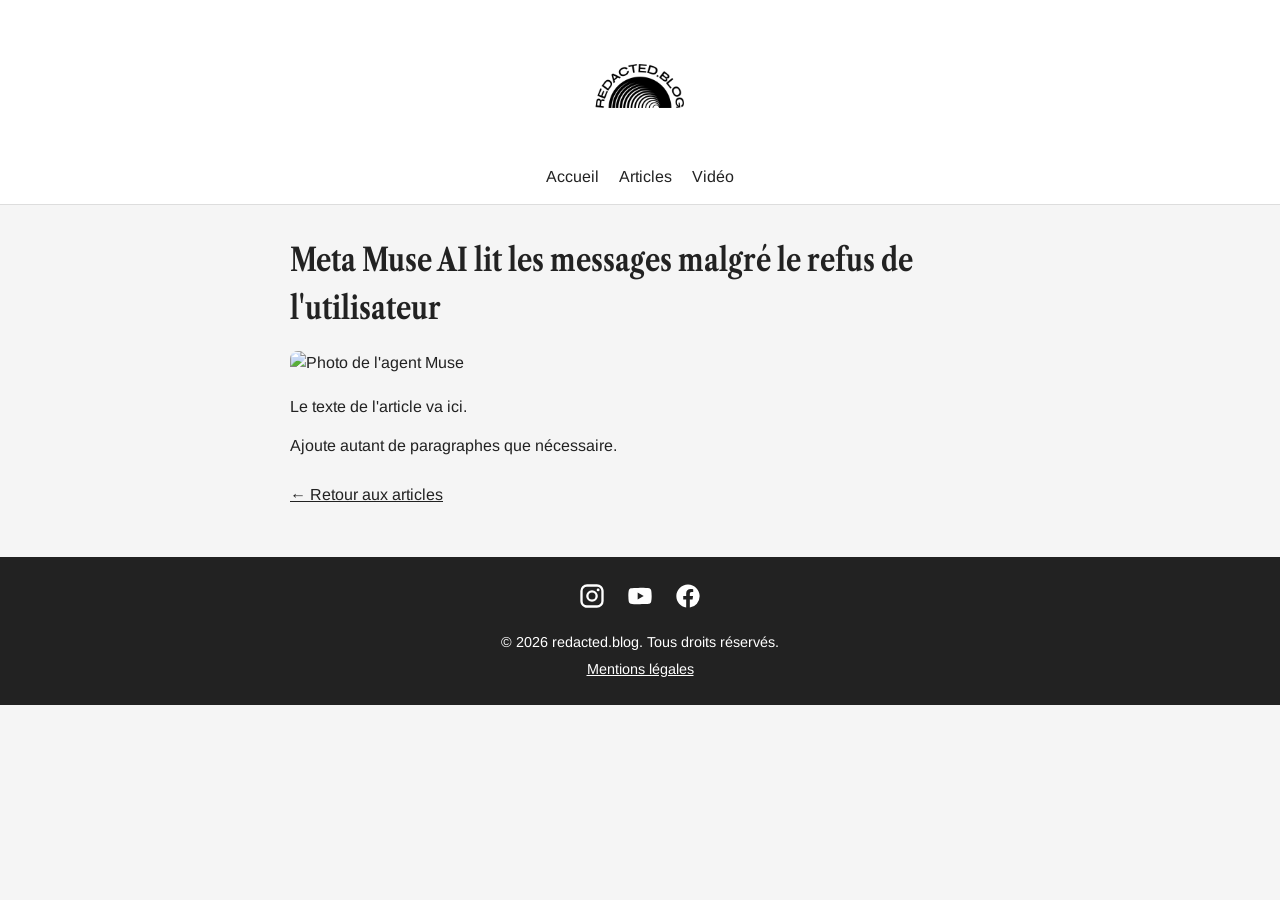
==== article-1.html @ be377a2a "Add 4 articles, article pages, mentions page and footer" ====
<!DOCTYPE html>
<html lang="fr">
<head>
    <meta charset="UTF-8">
    <meta name="viewport" content="width=device-width, initial-scale=1.0">
    <title>Lorenzo - redacted.blog</title>
    <link rel="stylesheet" href="css/style.css">
</head>

<body>
    <header>
        <a href="index.html">
            <img src="assets/logo.png" alt="Logo">
        </a>
        <nav>
            <ul>
                <li><a href="index.html">Accueil</a></li>
                <li><a href="index.html#articles">Articles</a></li>
                <li><a href="index.html#video">Vidéo</a></li>
            </ul>
        </nav>
    </header>

    <main>
        <div class="article-page">
            <h1>Meta Muse AI lit les messages malgré le refus de l'utilisateur</h1>
            <img src="img/muse.jpg" alt="Photo de l'agent Muse">
            <p>Le texte de l'article va ici.</p>
            <p>Ajoute autant de paragraphes que nécessaire.</p>
            <a class="read-more" href="index.html#articles">&larr; Retour aux articles</a>
        </div>
    </main>

    <footer>
        <ul class="social">
            <li>
                <a href="https://www.instagram.com" aria-label="Instagram">
                    <svg viewBox="0 0 24 24" width="28" height="28" fill="currentColor"><path d="M7.8 2h8.4C19.4 2 22 4.6 22 7.8v8.4a5.8 5.8 0 0 1-5.8 5.8H7.8C4.6 22 2 19.4 2 16.2V7.8A5.8 5.8 0 0 1 7.8 2m-.2 2A3.6 3.6 0 0 0 4 7.6v8.8C4 18.39 5.61 20 7.6 20h8.8a3.6 3.6 0 0 0 3.6-3.6V7.6C20 5.61 18.39 4 16.4 4H7.6m9.65 1.5a1.25 1.25 0 0 1 1.25 1.25A1.25 1.25 0 0 1 17.25 8 1.25 1.25 0 0 1 16 6.75a1.25 1.25 0 0 1 1.25-1.25M12 7a5 5 0 0 1 5 5 5 5 0 0 1-5 5 5 5 0 0 1-5-5 5 5 0 0 1 5-5m0 2a3 3 0 0 0-3 3 3 3 0 0 0 3 3 3 3 0 0 0 3-3 3 3 0 0 0-3-3z"/></svg>
                </a>
            </li>
            <li>
                <a href="https://www.youtube.com" aria-label="YouTube">
                    <svg viewBox="0 0 24 24" width="28" height="28" fill="currentColor"><path d="M10 15l5.19-3L10 9v6m11.56-7.83c.13.47.22 1.1.28 1.9.07.8.1 1.49.1 2.09L22 12c0 2.19-.16 3.8-.44 4.83-.25.9-.83 1.48-1.73 1.73-.47.13-1.33.22-2.65.28-1.3.07-2.49.1-3.59.1L12 19c-4.19 0-6.8-.16-7.83-.44-.9-.25-1.48-.83-1.73-1.73-.13-.47-.22-1.1-.28-1.9-.07-.8-.1-1.49-.1-2.09L2 12c0-2.19.16-3.8.44-4.83.25-.9.83-1.48 1.73-1.73.47-.13 1.33-.22 2.65-.28 1.3-.07 2.49-.1 3.59-.1L12 5c4.19 0 6.8.16 7.83.44.9.25 1.48.83 1.73 1.73z"/></svg>
                </a>
            </li>
            <li>
                <a href="https://www.facebook.com" aria-label="Facebook">
                    <svg viewBox="0 0 24 24" width="28" height="28" fill="currentColor"><path d="M12 2.04c-5.5 0-10 4.49-10 10.02 0 5 3.66 9.15 8.44 9.9v-7H7.9v-2.9h2.54V9.85c0-2.51 1.49-3.89 3.78-3.89 1.09 0 2.23.19 2.23.19v2.47h-1.26c-1.24 0-1.63.77-1.63 1.56v1.88h2.78l-.45 2.9h-2.33v7a10 10 0 0 0 8.44-9.9c0-5.53-4.5-10.02-10-10.02z"/></svg>
                </a>
            </li>
        </ul>
        <p>&copy; 2026 redacted.blog. Tous droits réservés.</p>
        <p><a href="mentions.html">Mentions légales</a></p>
    </footer>
</body>
</html>
---- css/style.css ----
* {
  margin: 0;
  padding: 0;
  box-sizing: border-box;
}

@font-face {
  font-family: "Libre";
  src: url("../assets/fonts/Libre_Caslon_Condensed/LibreCaslonCondensed-VariableFont_wght.ttf") format("truetype");
  font-weight: 400 700;
  font-style: normal;
  font-display: swap;
}

@font-face {
  font-family: "Arimo";
  src: url("../assets/fonts/Arimo/Arimo-VariableFont_wght.ttf") format("truetype");
  font-weight: 400 700;
  font-style: normal;
  font-display: swap;
}

body {
  font-family: "Arimo", Arial, Helvetica, sans-serif;
  background: #f5f5f5;
  color: #222;
  line-height: 1.5;
}

h1,
h2 {
  font-family: "Libre", Georgia, serif;
}

header {
  display: flex;
  flex-direction: column;
  align-items: center;
  padding: 15px 20px;
  background: white;
  border-bottom: 1px solid #ddd;
}

header img {
  width: 140px;
  height: auto;
  display: block;
  margin-bottom: 10px;
}

header ul {
  display: flex;
  list-style: none;
  gap: 20px;
}

header a {
  text-decoration: none;
  color: #222;
}

header a:hover {
  color: #007bff;
}

main {
  max-width: 1000px;
  margin: 30px auto;
  padding: 0 20px;
}

.intro,
.closing {
  text-align: center;
  max-width: 600px;
  margin: 0 auto 30px;
}

.intro h1 {
  margin-bottom: 10px;
}

.closing h2 {
  margin-bottom: 10px;
}

.cards {
  display: grid;
  grid-template-columns: repeat(auto-fit, minmax(220px, 1fr));
  gap: 20px;
  margin-bottom: 40px;
}

article {
  display: flex;
  flex-direction: column;
  background: white;
  border: 1px solid #ddd;
  border-radius: 8px;
  overflow: hidden;
  text-align: center;
}

article img {
  width: 100%;
  height: 160px;
  object-fit: cover;
  display: block;
}

article h2,
article p {
  padding: 10px 15px;
}

article p {
  flex-grow: 1;
}

.read-more {
  display: inline-block;
  padding: 10px 15px 15px;
  color: #222;
}

.read-more:hover {
  color: #007bff;
}

.article-page {
  max-width: 700px;
  margin: 0 auto;
}

.article-page h1 {
  margin-bottom: 20px;
}

.article-page h2 {
  margin-top: 20px;
}

.article-page img {
  width: 100%;
  max-height: 350px;
  object-fit: cover;
  border-radius: 8px;
  margin-bottom: 20px;
}

.article-page p {
  margin-bottom: 15px;
}

.article-page .read-more {
  padding: 10px 0;
}

.video {
  max-width: 560px;
  margin: 0 auto;
}

.video iframe {
  width: 100%;
  aspect-ratio: 16 / 9;
  height: auto;
  border: 0;
}

footer {
  background: #222;
  color: white;
  padding: 25px 20px;
  margin-top: 40px;
  text-align: center;
}

footer ul {
  display: flex;
  justify-content: center;
  list-style: none;
  gap: 20px;
  margin-bottom: 15px;
}

footer p {
  font-size: 0.9rem;
  margin-top: 5px;
}

footer a {
  color: white;
}

footer a:hover {
  color: #007bff;
}

.article-page .date {
  color: #666;
  font-size: 0.9rem;
}

.article-page ul {
  margin: 0 0 15px 20px;
}

.article-page li {
  margin-bottom: 8px;
}
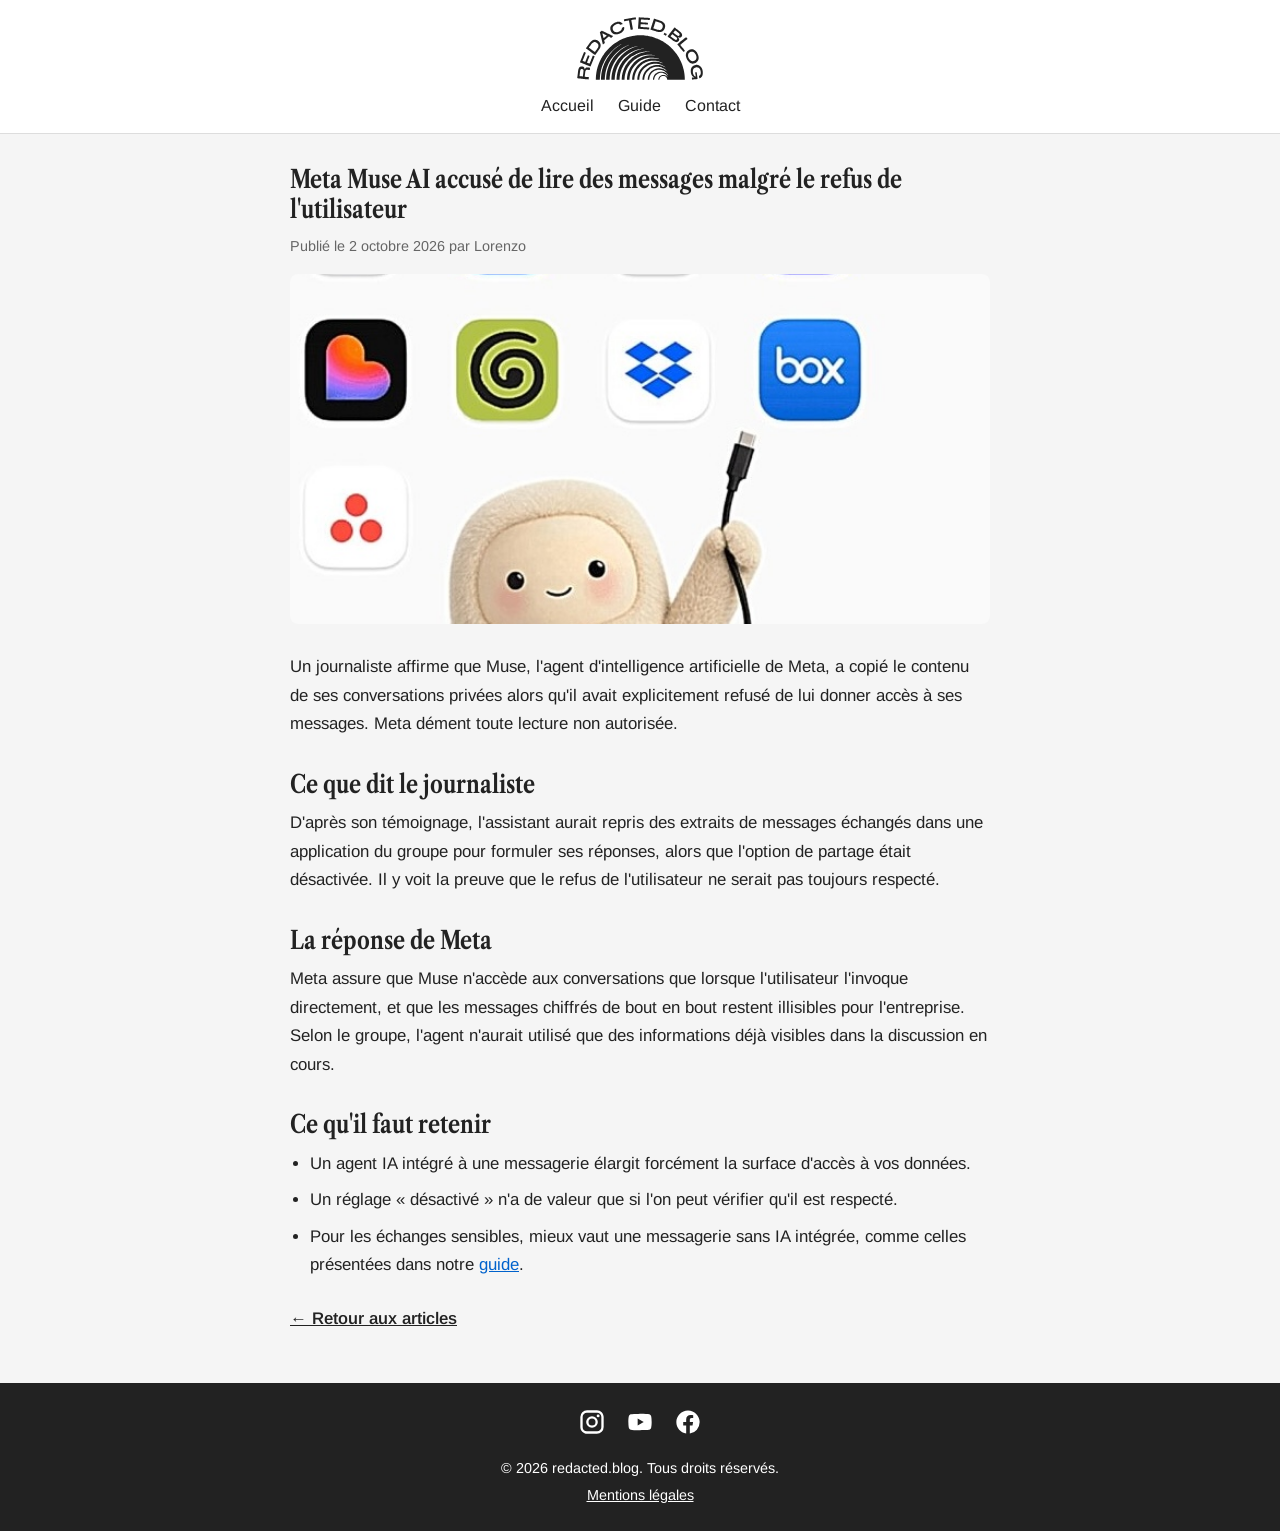
==== commit e138c84a: "Finalisation du rendu 1 : guide, contact, logo SVG et corrections - Ajout de la page guide.html avec" ====
--- a/article-1.html
+++ b/article-1.html
@@ -3,49 +3,87 @@
 <head>
     <meta charset="UTF-8">
     <meta name="viewport" content="width=device-width, initial-scale=1.0">
-    <title>Lorenzo - redacted.blog</title>
+    <meta name="description" content="Un journaliste accuse l'agent IA de Meta d'avoir copié ses messages sans autorisation. Meta dément.">
+    <title>Meta Muse AI accusé de lire des messages – redacted.blog</title>
+    <link rel="icon" href="assets/favicon.ico" sizes="32x32">
+    <link rel="icon" href="assets/favicon.svg" type="image/svg+xml">
+    <link rel="apple-touch-icon" href="assets/apple-touch-icon.png">
     <link rel="stylesheet" href="css/style.css">
 </head>
 
 <body>
+    <a class="skip-link" href="#contenu">Aller au contenu</a>
+
     <header>
-        <a href="index.html">
-            <img src="assets/logo.png" alt="Logo">
+        <a class="logo" href="index.html">
+            <svg role="img" aria-label="redacted.blog, retour à l'accueil" xmlns="http://www.w3.org/2000/svg" viewBox="0 0 4184 2152">
+            <g transform="translate(0 2152) scale(.1 -.1)">
+            <path class="logo-disc" d="M20540 14974 c-369 -13 -733 -36 -910 -58 -113 -14 -281 -32 -374 -41 -93 -9 -215 -25 -270 -35 -56 -10 -168 -28 -251 -40 -82 -12 -202 -32 -265 -45 -63 -13 -151 -28 -195 -35 -44 -6 -120 -22 -170 -35 -49 -13 -144 -34 -210 -45 -66 -12 -154 -32 -195 -45 -41 -12 -115 -31 -165 -40 -49 -9 -115 -25 -145 -36 -30 -11 -95 -29 -145 -40 -49 -11 -130 -33 -180 -49 -49 -16 -153 -47 -230 -70 -77 -23 -176 -54 -220 -70 -44 -16 -109 -36 -145 -45 -36 -9 -94 -29 -130 -45 -36 -16 -94 -36 -130 -45 -35 -9 -77 -23 -92 -31 -16 -8 -71 -30 -123 -49 -52 -19 -139 -51 -192 -70 -53 -20 -102 -40 -109 -45 -6 -6 -42 -21 -80 -34 -38 -13 -91 -34 -119 -48 -27 -14 -68 -31 -90 -38 -22 -7 -70 -28 -106 -46 -37 -19 -70 -34 -74 -34 -37 0 -980 -467 -1079 -534 -21 -14 -47 -28 -59 -32 -12 -4 -40 -19 -62 -34 -22 -15 -49 -30 -60 -34 -21 -7 -114 -61 -220 -126 -33 -20 -103 -63 -155 -94 -136 -82 -286 -176 -360 -226 -25 -17 -94 -63 -154 -103 -60 -39 -132 -88 -159 -107 -28 -19 -74 -51 -102 -70 -50 -33 -101 -69 -225 -160 -30 -22 -80 -58 -110 -80 -30 -22 -73 -55 -96 -73 -22 -17 -67 -52 -100 -76 -99 -74 -344 -271 -425 -341 -42 -36 -98 -83 -125 -105 -567 -463 -1506 -1440 -1988 -2069 -22 -28 -73 -95 -115 -149 -72 -93 -95 -125 -191 -257 -22 -30 -58 -80 -80 -110 -121 -166 -294 -423 -415 -615 -33 -53 -78 -124 -100 -158 -23 -34 -60 -96 -84 -137 -24 -41 -58 -97 -76 -125 -18 -27 -45 -72 -60 -100 -15 -27 -46 -81 -68 -120 -43 -75 -56 -98 -199 -365 -120 -224 -298 -587 -398 -810 -28 -63 -67 -148 -86 -188 -18 -40 -34 -78 -34 -84 0 -7 -16 -46 -34 -88 -47 -101 -82 -186 -122 -298 -18 -51 -39 -102 -46 -115 -6 -12 -27 -65 -46 -117 -18 -52 -52 -144 -73 -205 -22 -60 -51 -146 -65 -190 -14 -44 -36 -108 -49 -141 -13 -34 -31 -90 -40 -125 -9 -35 -31 -111 -50 -169 -55 -171 -93 -300 -114 -390 -11 -47 -27 -105 -36 -130 -9 -25 -27 -97 -41 -160 -14 -63 -33 -143 -44 -176 -10 -34 -28 -115 -40 -180 -11 -66 -32 -159 -45 -209 -13 -49 -29 -128 -35 -175 -6 -47 -24 -146 -40 -220 -15 -74 -31 -160 -35 -190 -3 -30 -22 -152 -40 -270 -19 -118 -39 -271 -45 -340 -6 -69 -22 -213 -35 -320 -27 -222 -51 -632 -61 -1052 -7 -304 -3 -341 37 -353 26 -9 1192 -9 1217 -1 34 11 40 54 46 341 6 271 25 606 45 770 6 44 17 170 26 280 9 110 27 263 40 340 14 77 34 213 45 303 11 89 29 199 40 245 11 45 26 129 35 187 8 58 28 159 45 225 16 66 38 163 48 215 19 92 67 288 98 400 8 30 30 111 48 180 19 69 39 139 46 155 7 17 25 77 40 135 28 103 59 202 125 390 18 52 42 122 54 155 11 33 38 110 61 170 23 61 57 151 75 200 18 50 44 115 59 145 14 30 26 61 26 69 0 7 15 43 34 80 18 36 37 77 41 91 10 35 78 189 125 285 22 44 40 84 40 89 0 8 75 171 107 231 9 17 26 53 40 80 13 28 31 64 40 80 9 17 49 95 90 175 41 80 79 150 84 157 6 6 25 40 43 75 37 70 104 191 158 283 19 33 51 87 70 120 19 33 46 77 59 97 13 21 42 67 64 104 49 81 368 561 415 626 19 25 55 75 79 110 38 54 185 251 271 363 14 18 44 58 68 88 23 31 69 89 103 129 33 40 97 117 142 172 345 416 907 997 1308 1351 246 218 451 394 514 440 22 17 77 59 121 95 99 79 253 198 313 242 118 87 281 205 326 236 88 62 471 316 540 357 37 22 92 56 123 76 129 81 242 145 348 198 33 16 66 36 73 45 7 8 34 23 59 32 26 10 65 30 87 45 41 29 125 50 125 32 0 -18 -51 -62 -79 -68 -16 -3 -39 -17 -52 -32 -13 -14 -46 -36 -74 -50 -27 -14 -65 -39 -83 -54 -18 -16 -39 -29 -47 -29 -7 0 -34 -15 -58 -34 -25 -19 -60 -42 -79 -52 -18 -9 -46 -28 -63 -41 -16 -14 -79 -57 -139 -96 -60 -40 -133 -88 -162 -107 -840 -554 -1922 -1531 -2619 -2365 -49 -59 -119 -142 -155 -185 -96 -114 -341 -429 -413 -530 -9 -14 -37 -52 -62 -85 -103 -138 -376 -540 -455 -668 -39 -64 -97 -157 -145 -232 -56 -89 -98 -159 -125 -210 -15 -27 -42 -75 -61 -106 -58 -97 -72 -122 -105 -184 -17 -33 -49 -94 -71 -135 -59 -110 -118 -221 -136 -255 -18 -34 -165 -339 -222 -459 -20 -43 -43 -96 -51 -118 -8 -23 -23 -55 -33 -72 -11 -17 -31 -62 -45 -100 -15 -38 -31 -75 -36 -81 -6 -7 -21 -43 -34 -81 -13 -38 -38 -100 -54 -139 -55 -128 -75 -179 -112 -285 -38 -107 -56 -155 -115 -315 -18 -49 -56 -164 -85 -255 -29 -91 -65 -203 -81 -250 -15 -47 -35 -116 -43 -155 -8 -38 -23 -90 -32 -115 -18 -52 -85 -307 -118 -455 -13 -55 -31 -127 -40 -160 -10 -33 -28 -118 -41 -190 -13 -71 -32 -164 -43 -205 -11 -41 -27 -131 -37 -200 -9 -69 -23 -158 -31 -197 -8 -40 -20 -106 -28 -145 -8 -40 -22 -147 -31 -238 -9 -91 -23 -205 -30 -254 -34 -212 -72 -777 -82 -1206 l-6 -255 26 -23 25 -23 571 -1 c430 0 575 3 585 12 29 23 34 78 40 390 6 335 14 467 46 730 11 91 26 242 34 335 9 94 24 213 35 265 11 52 29 165 40 250 12 85 32 200 45 255 13 55 29 136 36 180 6 44 20 114 31 155 12 41 33 131 49 200 43 189 109 450 121 471 5 11 23 74 40 140 16 67 34 130 39 139 5 10 23 62 39 116 17 55 53 164 81 244 28 80 61 177 74 215 13 39 32 88 44 110 11 22 28 67 37 100 9 33 30 89 45 125 16 36 41 94 56 130 14 36 42 103 61 150 19 47 39 90 44 96 5 6 20 40 34 77 13 36 36 88 50 114 13 26 48 98 76 158 114 245 285 570 438 835 117 201 158 269 254 418 39 62 91 143 114 180 51 79 93 142 148 217 22 30 60 84 85 120 87 127 354 482 459 611 668 818 1364 1490 2176 2097 127 95 250 186 274 202 24 17 74 50 109 75 36 25 82 56 103 70 20 14 81 55 136 91 54 36 112 74 130 85 42 26 131 80 233 144 109 68 182 111 420 245 182 103 531 282 695 356 72 33 151 71 177 85 26 14 73 34 104 44 31 11 70 28 88 39 17 10 55 26 85 35 30 9 73 27 96 40 23 14 64 30 91 37 27 7 74 25 104 40 60 31 163 49 174 31 12 -19 -30 -49 -90 -67 -33 -9 -74 -28 -92 -41 -17 -14 -58 -34 -90 -45 -31 -11 -70 -29 -85 -40 -16 -11 -54 -29 -85 -40 -31 -11 -74 -31 -95 -45 -22 -14 -57 -32 -80 -40 -23 -8 -62 -27 -87 -43 -25 -15 -61 -34 -80 -41 -19 -7 -40 -17 -45 -21 -6 -5 -49 -28 -95 -52 -47 -24 -152 -81 -235 -127 -82 -46 -170 -94 -194 -107 -42 -23 -151 -88 -231 -138 -19 -12 -66 -41 -105 -65 -136 -84 -457 -296 -546 -360 -26 -19 -76 -55 -109 -80 -34 -25 -81 -58 -105 -75 -93 -66 -163 -118 -215 -160 -55 -45 -133 -107 -195 -155 -18 -14 -55 -43 -81 -65 -720 -593 -1404 -1294 -1919 -1965 -22 -29 -56 -72 -75 -95 -32 -39 -77 -99 -219 -295 -71 -99 -170 -242 -248 -360 -34 -52 -75 -113 -91 -135 -16 -22 -36 -54 -44 -70 -9 -17 -31 -53 -49 -82 -19 -28 -52 -81 -74 -118 -22 -36 -51 -82 -64 -103 -25 -37 -80 -134 -131 -227 -15 -27 -49 -88 -75 -135 -57 -102 -130 -240 -156 -295 -11 -22 -28 -56 -39 -75 -11 -19 -47 -91 -80 -160 -34 -69 -73 -147 -87 -175 -14 -27 -34 -74 -44 -104 -11 -30 -23 -59 -29 -66 -13 -16 -95 -201 -131 -298 -16 -43 -35 -88 -43 -100 -8 -12 -23 -49 -34 -83 -11 -34 -28 -76 -37 -94 -10 -19 -32 -77 -50 -129 -84 -242 -97 -280 -119 -336 -13 -33 -45 -127 -71 -210 -25 -82 -56 -177 -67 -210 -11 -33 -31 -103 -44 -155 -14 -52 -38 -138 -54 -190 -17 -52 -39 -138 -49 -190 -11 -52 -25 -108 -31 -125 -32 -83 -180 -840 -205 -1047 -8 -70 -22 -158 -30 -195 -30 -143 -103 -1065 -107 -1360 -3 -216 -2 -223 19 -244 21 -21 22 -21 537 -21 284 0 525 3 536 7 39 12 44 42 56 335 21 485 52 922 69 980 2 8 18 119 35 246 16 126 39 273 49 326 11 53 29 150 40 216 11 66 30 153 41 194 11 40 29 126 40 191 12 65 29 139 39 165 10 26 26 85 36 132 9 47 30 126 45 175 15 50 33 113 39 140 12 51 37 128 141 435 71 212 121 351 144 405 10 22 25 63 33 90 8 28 28 75 43 105 15 30 33 73 40 95 7 22 25 65 40 95 15 30 33 73 40 95 7 22 42 101 77 175 36 74 89 187 119 250 30 63 62 129 71 145 9 17 33 62 53 100 36 67 78 147 152 285 19 36 51 92 71 125 20 33 49 82 64 108 70 121 189 313 233 377 17 25 75 113 130 195 55 83 118 175 140 205 23 30 58 80 80 110 22 30 61 84 86 120 26 36 94 124 151 195 56 72 122 154 146 184 343 433 1050 1147 1497 1510 235 191 462 368 570 443 14 10 50 36 80 58 30 22 111 78 180 125 69 47 136 93 150 102 14 9 57 37 95 62 39 24 95 62 127 83 31 21 60 38 66 38 5 0 27 13 49 29 22 16 60 39 84 51 24 12 51 28 59 35 17 15 114 72 205 121 137 73 216 115 323 173 61 34 115 61 119 61 3 0 83 38 177 84 227 111 313 151 361 166 22 7 65 25 95 40 30 15 73 33 95 40 22 7 58 23 80 35 22 13 67 31 100 40 33 10 74 24 90 33 51 27 450 168 595 211 52 16 113 36 135 45 22 9 91 30 155 46 63 16 135 36 160 45 25 9 76 23 114 31 39 8 107 26 152 40 46 14 129 31 186 39 57 7 130 23 163 35 70 24 158 35 209 26 70 -13 33 -36 -98 -61 -44 -8 -108 -28 -143 -45 -36 -16 -95 -35 -131 -41 -37 -6 -105 -26 -152 -44 -47 -18 -110 -38 -140 -45 -30 -7 -79 -24 -109 -37 -30 -13 -89 -32 -132 -43 -43 -10 -93 -27 -111 -36 -18 -9 -69 -29 -113 -44 -114 -40 -275 -101 -385 -148 -52 -22 -124 -52 -160 -66 -252 -103 -685 -316 -1005 -494 -49 -28 -112 -63 -140 -77 -27 -15 -63 -37 -80 -49 -16 -13 -43 -29 -60 -38 -63 -32 -262 -153 -318 -194 -23 -16 -62 -42 -87 -57 -50 -31 -130 -84 -211 -139 -53 -37 -75 -53 -295 -211 -60 -42 -131 -95 -159 -117 -148 -119 -225 -179 -271 -215 -21 -16 -104 -86 -184 -154 -554 -476 -1013 -946 -1485 -1525 -71 -87 -342 -445 -394 -521 -20 -29 -72 -106 -116 -170 -102 -149 -160 -237 -231 -355 -32 -52 -74 -120 -94 -150 -20 -30 -56 -89 -80 -130 -23 -41 -57 -100 -75 -130 -18 -30 -46 -79 -61 -108 -16 -30 -48 -88 -71 -130 -23 -43 -51 -97 -62 -122 -11 -25 -28 -58 -37 -75 -27 -48 -136 -265 -171 -341 -17 -38 -51 -112 -76 -164 -24 -52 -48 -106 -52 -120 -4 -14 -20 -50 -35 -80 -15 -30 -33 -73 -40 -95 -6 -22 -25 -69 -40 -105 -96 -218 -210 -540 -320 -900 -21 -69 -53 -172 -71 -230 -18 -58 -40 -141 -49 -185 -10 -44 -29 -119 -43 -168 -15 -48 -31 -118 -38 -155 -6 -37 -21 -107 -34 -157 -13 -49 -36 -159 -50 -244 -14 -84 -32 -179 -39 -210 -8 -31 -24 -130 -36 -221 -11 -91 -31 -241 -45 -335 -13 -93 -29 -235 -35 -315 -5 -80 -17 -237 -25 -350 -8 -113 -17 -304 -21 -425 l-7 -221 25 -28 24 -28 493 0 c491 0 493 0 515 21 20 21 21 34 28 284 9 313 31 628 58 827 11 80 27 208 35 285 8 77 23 176 34 220 11 44 29 148 41 230 11 83 30 177 40 210 11 33 29 112 40 175 11 63 30 142 40 175 11 33 27 94 35 135 9 41 31 123 50 182 19 59 35 116 35 125 1 10 30 104 66 208 36 105 76 228 90 274 14 46 33 100 43 120 10 20 29 68 41 106 13 39 36 97 52 130 15 33 28 67 28 75 0 8 15 48 34 90 19 41 57 127 85 190 28 63 63 138 77 165 15 28 35 74 45 103 10 29 27 65 38 80 11 16 27 48 37 73 10 24 25 56 35 70 10 14 34 59 53 100 37 76 81 158 156 289 23 41 59 104 80 140 97 169 153 260 198 320 11 14 27 41 37 60 10 19 31 53 47 75 15 22 54 78 84 124 31 46 71 103 88 126 17 24 49 68 71 100 114 164 369 491 497 636 51 59 125 144 163 190 111 132 696 713 850 844 77 66 176 151 220 190 44 38 105 89 135 112 30 23 105 81 165 128 147 114 178 137 257 193 37 26 113 80 170 120 98 69 170 117 318 210 36 23 85 56 110 72 43 30 129 81 280 165 39 22 87 50 106 63 61 39 450 238 634 325 201 94 423 191 475 207 22 7 60 23 85 35 25 12 77 32 115 45 39 12 84 31 100 40 17 10 59 26 95 35 36 9 99 29 140 45 96 36 216 77 305 102 39 11 111 33 160 49 50 15 129 38 177 49 48 11 105 27 127 35 22 7 98 26 168 40 70 15 169 37 218 50 50 13 148 33 219 45 72 11 177 31 235 44 58 14 162 30 231 36 69 6 179 21 245 33 139 25 474 32 496 10 16 -16 -38 -30 -201 -49 -74 -9 -177 -27 -229 -40 -52 -14 -160 -36 -240 -50 -80 -13 -177 -33 -216 -44 -38 -10 -108 -26 -155 -35 -47 -9 -114 -26 -150 -36 -36 -11 -96 -27 -135 -35 -108 -22 -505 -146 -770 -240 -71 -25 -166 -58 -210 -73 -44 -16 -102 -39 -130 -53 -27 -14 -68 -31 -90 -38 -22 -7 -71 -28 -110 -47 -38 -18 -75 -33 -81 -33 -7 0 -87 -36 -178 -80 -92 -44 -168 -80 -171 -80 -5 0 -224 -109 -315 -158 -236 -125 -319 -171 -375 -207 -27 -18 -86 -53 -130 -78 -113 -64 -160 -94 -399 -252 -267 -178 -293 -197 -545 -387 -475 -359 -1027 -871 -1426 -1324 -112 -127 -296 -342 -320 -374 -11 -15 -47 -62 -80 -105 -33 -43 -71 -92 -85 -110 -99 -128 -192 -257 -280 -385 -19 -28 -55 -80 -80 -115 -25 -36 -63 -93 -84 -127 -62 -99 -99 -158 -148 -233 -46 -71 -80 -130 -128 -221 -15 -28 -36 -65 -48 -81 -12 -17 -26 -43 -32 -57 -5 -15 -23 -46 -38 -69 -15 -23 -85 -157 -154 -297 -175 -353 -208 -423 -208 -435 0 -5 -15 -41 -34 -80 -43 -85 -78 -170 -121 -290 -17 -49 -39 -104 -48 -122 -17 -32 -59 -145 -104 -283 -14 -41 -36 -104 -49 -140 -33 -87 -79 -237 -119 -390 -18 -69 -40 -145 -49 -170 -10 -25 -24 -76 -32 -115 -8 -38 -30 -135 -49 -215 -59 -248 -93 -411 -110 -525 -8 -60 -26 -168 -40 -240 -13 -71 -34 -231 -45 -355 -12 -124 -30 -310 -41 -415 -21 -203 -37 -626 -25 -688 4 -23 15 -41 28 -48 30 -16 877 -16 906 0 32 17 40 63 46 266 10 323 51 816 86 1010 10 61 29 178 40 260 12 83 29 182 40 220 10 39 28 122 39 185 12 63 33 156 46 205 14 50 33 124 43 165 41 166 147 513 184 605 11 28 31 88 45 134 13 46 35 105 47 130 13 25 31 73 41 106 9 33 25 74 35 90 10 17 23 48 30 70 13 44 81 199 136 310 19 39 34 75 34 80 0 6 46 100 102 210 135 266 162 318 207 395 21 36 56 97 78 135 105 184 346 554 490 751 21 29 54 74 73 100 19 27 64 86 100 131 36 45 87 110 115 145 385 489 973 1067 1502 1478 17 14 58 45 90 70 123 96 396 288 528 372 33 21 78 50 100 65 185 129 720 421 1031 565 43 20 108 50 144 67 95 44 201 88 315 131 56 20 110 42 122 48 31 17 203 79 323 118 58 18 141 45 185 59 176 58 243 78 320 97 44 10 107 27 140 38 33 11 114 31 180 45 66 13 153 34 193 45 40 10 122 26 183 35 60 8 144 24 187 35 42 11 160 29 262 40 102 11 223 27 270 34 376 63 1365 78 1529 25 28 -10 31 -13 17 -21 -16 -9 -62 -12 -586 -44 -146 -8 -335 -26 -420 -39 -85 -13 -184 -26 -220 -30 -82 -8 -225 -31 -310 -50 -36 -8 -111 -21 -165 -30 -55 -9 -138 -27 -185 -41 -46 -13 -133 -33 -192 -44 -59 -11 -123 -27 -144 -36 -20 -8 -81 -26 -135 -40 -54 -13 -122 -33 -151 -44 -29 -10 -84 -27 -123 -36 -38 -10 -99 -30 -135 -45 -36 -15 -85 -32 -110 -39 -43 -11 -123 -40 -260 -96 -36 -14 -107 -42 -159 -60 -52 -19 -100 -39 -105 -43 -6 -5 -41 -21 -78 -35 -37 -14 -87 -36 -110 -49 -24 -14 -54 -28 -68 -32 -25 -7 -189 -82 -245 -112 -16 -9 -93 -49 -170 -89 -77 -39 -176 -92 -220 -117 -44 -25 -106 -60 -138 -77 -33 -17 -77 -44 -99 -61 -23 -16 -45 -29 -50 -29 -6 0 -35 -17 -66 -38 -32 -21 -84 -56 -117 -77 -51 -32 -107 -68 -212 -136 -12 -8 -81 -57 -153 -109 -73 -52 -151 -108 -175 -125 -50 -35 -233 -179 -381 -300 -388 -316 -995 -931 -1276 -1295 -16 -19 -43 -53 -60 -76 -110 -137 -339 -453 -403 -553 -16 -25 -38 -58 -48 -71 -9 -14 -42 -63 -71 -110 -115 -180 -117 -185 -247 -412 -23 -40 -56 -98 -74 -128 -42 -73 -281 -558 -290 -590 -4 -14 -20 -47 -35 -75 -15 -27 -33 -68 -40 -90 -7 -22 -25 -65 -40 -95 -16 -31 -33 -76 -40 -100 -7 -25 -22 -65 -35 -90 -13 -25 -35 -79 -49 -120 -14 -41 -48 -140 -76 -220 -28 -80 -62 -181 -74 -225 -13 -44 -37 -124 -55 -178 -17 -53 -31 -104 -31 -112 0 -9 -13 -56 -30 -105 -16 -49 -38 -141 -50 -204 -11 -63 -29 -139 -39 -169 -11 -30 -29 -119 -41 -198 -11 -79 -30 -182 -41 -229 -11 -47 -26 -143 -34 -215 -8 -71 -24 -197 -35 -280 -29 -219 -49 -509 -52 -757 -3 -211 -2 -218 18 -239 22 -21 26 -21 430 -21 l408 0 22 25 c20 23 22 40 28 213 4 104 11 225 16 269 5 44 16 168 25 275 20 257 41 432 59 505 9 33 25 123 36 200 11 77 29 172 40 210 11 39 29 115 40 170 22 106 60 250 115 430 19 61 39 130 45 155 7 25 24 79 40 120 15 41 39 109 53 150 62 188 182 482 268 655 16 33 36 79 44 103 8 24 23 56 34 71 11 15 27 47 37 72 10 24 28 61 41 82 13 20 34 61 48 90 14 28 47 90 74 137 28 47 60 103 72 125 34 64 89 155 134 225 23 36 58 90 77 120 19 30 42 66 51 80 152 238 398 556 657 854 320 366 787 809 1121 1061 14 11 53 40 85 65 142 108 356 257 514 358 30 19 84 54 120 77 36 23 98 61 138 84 39 22 105 60 145 82 39 23 97 56 127 74 30 18 66 36 80 40 14 4 45 19 70 33 65 38 206 109 270 136 30 13 107 47 170 76 63 29 153 67 200 85 47 18 108 42 135 53 133 54 235 91 285 105 30 8 93 29 140 45 118 42 280 91 375 113 44 11 107 28 140 39 33 11 111 28 173 40 63 11 144 29 180 39 37 11 105 25 152 31 47 6 180 26 295 45 116 19 271 39 345 44 74 6 191 16 260 22 483 41 1381 11 1780 -61 91 -16 219 -37 285 -46 162 -22 231 -52 158 -70 -33 -9 -395 3 -563 18 -175 15 -759 15 -980 0 -287 -20 -513 -42 -603 -58 -45 -8 -165 -28 -266 -45 -102 -16 -216 -38 -255 -48 -39 -11 -100 -25 -136 -31 -93 -16 -487 -125 -670 -186 -41 -14 -115 -38 -165 -53 -49 -15 -108 -37 -130 -48 -22 -12 -60 -26 -85 -33 -25 -7 -65 -22 -90 -35 -25 -12 -70 -30 -100 -40 -30 -10 -85 -33 -121 -51 -37 -19 -70 -34 -75 -34 -10 0 -56 -22 -354 -170 -113 -56 -239 -121 -280 -145 -41 -24 -100 -57 -130 -73 -30 -17 -78 -45 -107 -63 -29 -19 -78 -50 -109 -69 -136 -84 -249 -158 -351 -233 -40 -28 -95 -68 -124 -87 -350 -240 -1015 -849 -1324 -1214 -184 -218 -390 -479 -448 -566 -9 -14 -42 -61 -74 -105 -116 -160 -301 -454 -384 -610 -17 -33 -37 -67 -45 -76 -8 -8 -29 -47 -49 -85 -19 -38 -41 -80 -49 -94 -8 -14 -26 -47 -39 -75 -13 -27 -33 -68 -45 -90 -36 -69 -100 -209 -107 -235 -4 -14 -16 -39 -26 -55 -20 -35 -86 -190 -130 -308 -16 -42 -36 -91 -45 -108 -9 -17 -22 -55 -30 -83 -8 -28 -28 -85 -44 -126 -52 -139 -97 -285 -178 -590 -44 -163 -93 -381 -112 -494 -11 -65 -27 -144 -35 -175 -8 -31 -21 -123 -30 -206 -8 -82 -22 -197 -30 -255 -27 -190 -44 -422 -47 -627 -4 -276 -52 -247 402 -246 266 1 364 4 375 13 26 21 35 81 35 230 0 80 4 183 10 230 5 47 19 173 30 280 31 297 40 368 60 455 10 44 26 127 34 185 9 58 28 143 41 190 13 47 32 123 41 170 9 47 27 114 40 150 12 36 32 104 43 152 11 48 28 104 37 125 9 21 29 79 44 128 32 102 87 247 130 348 17 37 30 72 30 78 0 7 15 41 34 78 18 36 37 77 41 91 8 26 85 194 112 245 8 17 45 86 80 155 36 69 80 150 98 180 18 30 52 90 76 133 46 81 108 181 159 257 16 25 55 83 86 129 31 46 71 103 88 127 17 23 51 70 76 104 319 440 803 948 1240 1300 229 185 319 251 526 387 60 40 127 85 149 101 22 16 55 37 74 47 19 9 52 30 74 46 22 16 45 29 51 29 6 0 35 16 63 35 29 19 56 35 61 35 4 0 30 14 58 32 65 41 376 199 439 222 28 10 55 23 61 27 17 14 213 98 285 124 36 12 81 31 100 40 19 10 72 31 119 46 47 15 117 39 155 52 139 49 272 90 365 113 52 12 114 30 138 38 23 8 70 20 105 26 34 6 118 24 187 40 138 33 569 103 725 119 502 51 1358 35 1780 -33 83 -14 193 -31 245 -40 166 -27 442 -86 520 -111 41 -13 113 -31 159 -40 47 -8 110 -27 140 -40 30 -14 91 -35 135 -46 45 -11 98 -31 119 -45 21 -14 69 -32 107 -40 70 -16 98 -34 84 -55 -10 -17 -100 -5 -170 24 -32 13 -99 30 -149 36 -49 6 -124 22 -166 36 -42 13 -116 29 -165 35 -49 7 -141 23 -204 36 -248 53 -664 87 -1060 87 -372 0 -868 -35 -1045 -74 -49 -11 -154 -28 -232 -39 -77 -11 -166 -29 -197 -40 -31 -10 -98 -27 -149 -36 -50 -9 -138 -32 -194 -50 -56 -19 -109 -34 -118 -34 -22 0 -276 -83 -386 -126 -48 -19 -93 -34 -100 -34 -8 0 -41 -13 -74 -28 -33 -16 -78 -34 -100 -41 -56 -18 -360 -155 -440 -198 -16 -9 -52 -27 -80 -40 -27 -13 -63 -31 -80 -40 -16 -9 -59 -32 -95 -51 -36 -19 -70 -38 -77 -43 -6 -6 -35 -22 -65 -38 -110 -57 -365 -221 -566 -363 -498 -352 -1018 -847 -1402 -1333 -25 -31 -61 -76 -80 -100 -19 -23 -53 -68 -75 -100 -22 -31 -56 -79 -75 -106 -56 -79 -117 -169 -162 -239 -23 -36 -59 -91 -80 -123 -21 -32 -43 -70 -49 -84 -5 -14 -19 -39 -30 -55 -30 -42 -91 -152 -175 -317 -41 -79 -79 -149 -84 -156 -5 -6 -17 -32 -25 -56 -9 -24 -28 -69 -44 -99 -16 -30 -32 -66 -36 -80 -4 -14 -20 -52 -36 -85 -79 -168 -262 -691 -293 -840 -8 -38 -24 -96 -35 -128 -11 -32 -25 -86 -31 -120 -6 -34 -26 -132 -45 -217 -73 -339 -121 -741 -131 -1110 -6 -213 -6 -226 13 -249 l19 -24 310 0 c220 0 315 3 331 11 33 18 40 64 47 297 3 116 10 257 16 315 15 152 87 589 110 674 11 40 29 117 39 172 11 54 28 122 39 149 11 28 27 86 37 130 10 44 30 112 45 150 15 39 39 104 53 145 43 128 97 273 107 285 5 6 21 41 34 76 13 36 38 93 55 126 17 33 31 65 31 69 0 8 48 104 157 314 19 36 53 97 76 136 23 39 55 93 71 120 32 53 85 137 125 197 14 21 37 55 51 77 260 409 862 1060 1251 1355 14 11 52 40 84 65 208 162 464 336 640 437 39 22 88 51 110 63 98 58 364 192 500 253 94 42 133 58 253 106 257 103 676 236 840 266 46 8 113 24 150 35 37 11 153 31 257 45 105 15 224 33 265 41 270 52 1223 51 1498 -1 41 -8 158 -26 261 -40 102 -14 213 -34 246 -45 33 -10 109 -28 169 -40 60 -11 141 -32 180 -45 39 -13 105 -33 146 -44 113 -30 291 -92 617 -217 35 -13 89 -37 120 -52 32 -16 69 -33 83 -37 14 -4 45 -20 70 -36 25 -16 66 -35 90 -44 25 -9 61 -28 80 -43 19 -16 56 -36 82 -46 26 -10 58 -31 70 -46 13 -16 41 -36 63 -43 52 -18 64 -53 14 -43 -18 3 -42 15 -54 26 -11 10 -45 24 -75 31 -30 6 -75 22 -100 34 -25 12 -72 30 -105 40 -33 9 -76 25 -95 36 -33 17 -239 87 -465 158 -55 17 -155 42 -222 56 -67 14 -140 32 -163 40 -23 8 -96 21 -163 30 -67 9 -189 27 -272 40 -354 58 -1092 63 -1420 10 -49 -8 -173 -26 -275 -40 -102 -14 -212 -34 -245 -45 -33 -10 -111 -28 -174 -40 -63 -12 -131 -28 -150 -36 -20 -9 -83 -28 -141 -44 -102 -28 -302 -96 -405 -138 -27 -11 -75 -30 -105 -42 -140 -57 -180 -74 -255 -111 -45 -21 -83 -39 -87 -39 -5 0 -295 -155 -388 -207 -119 -68 -372 -234 -516 -340 -341 -251 -667 -552 -969 -898 -107 -121 -245 -299 -340 -435 -211 -302 -380 -594 -520 -895 -80 -173 -107 -234 -129 -295 -13 -36 -33 -87 -44 -115 -91 -223 -195 -580 -248 -850 -14 -71 -36 -184 -50 -250 -28 -136 -49 -340 -64 -625 -14 -278 -14 -284 13 -316 l23 -27 255 -1 c345 -2 349 0 349 129 0 118 30 515 46 600 8 44 28 159 44 255 16 96 39 201 50 235 10 33 29 104 40 158 12 55 30 119 41 143 10 25 26 73 35 107 14 56 49 150 106 292 11 28 31 77 45 110 40 101 165 359 219 455 88 156 121 211 159 270 146 224 187 282 275 395 25 32 54 70 65 84 130 175 419 475 652 679 277 242 610 474 908 632 137 73 310 160 318 160 5 0 41 16 80 35 126 61 325 136 502 191 44 14 123 38 175 54 52 17 129 36 170 44 41 8 122 26 180 40 112 27 461 78 650 96 148 14 660 15 815 1 160 -15 586 -77 655 -96 30 -9 108 -26 172 -40 64 -13 134 -31 154 -40 21 -9 81 -27 134 -40 53 -13 121 -35 151 -48 29 -13 76 -29 103 -36 27 -7 67 -21 90 -33 22 -11 72 -31 110 -44 38 -13 85 -33 105 -45 20 -12 56 -29 81 -39 86 -34 334 -160 460 -235 36 -21 85 -50 110 -64 25 -14 64 -39 85 -54 22 -15 60 -41 85 -58 126 -82 192 -133 249 -190 25 -25 56 -51 69 -58 21 -11 31 -41 14 -41 -4 0 -23 11 -42 25 -18 13 -49 30 -69 36 -20 7 -58 27 -85 46 -26 18 -54 33 -60 33 -7 0 -35 16 -62 35 -27 19 -53 35 -59 35 -5 0 -35 15 -65 32 -160 93 -432 213 -650 286 -58 19 -132 45 -165 57 -33 13 -106 33 -163 44 -56 12 -121 29 -145 37 -37 13 -114 27 -452 80 -221 34 -704 46 -981 24 -149 -12 -595 -82 -669 -105 -27 -9 -93 -25 -145 -36 -241 -52 -707 -227 -945 -356 -16 -8 -52 -27 -80 -41 -27 -13 -76 -40 -107 -58 -32 -19 -86 -50 -120 -70 -55 -32 -109 -68 -297 -194 -393 -265 -838 -707 -1143 -1135 -121 -170 -162 -232 -238 -365 -23 -41 -57 -100 -74 -130 -18 -30 -56 -104 -85 -165 -29 -60 -65 -135 -80 -165 -16 -30 -34 -73 -41 -95 -7 -22 -24 -64 -37 -93 -34 -76 -74 -193 -160 -472 -14 -47 -36 -132 -49 -190 -12 -58 -32 -145 -43 -195 -24 -108 -77 -553 -86 -720 -9 -193 -13 -190 308 -189 304 1 281 -19 292 249 8 193 32 425 51 493 8 29 28 120 44 202 15 81 33 157 39 168 6 11 24 66 40 123 41 145 158 448 210 546 11 21 30 58 41 83 51 116 175 329 270 465 25 35 61 87 80 115 224 327 647 749 984 980 28 20 65 45 81 56 109 75 190 125 335 207 84 47 245 126 290 142 25 9 55 22 67 31 51 33 469 176 598 205 50 11 117 28 150 38 33 10 114 26 180 35 66 9 188 26 270 37 180 26 569 37 720 21 250 -27 576 -73 635 -91 36 -11 92 -25 125 -31 33 -7 107 -27 165 -45 58 -18 132 -41 165 -50 32 -9 80 -27 105 -39 25 -13 59 -26 75 -30 73 -17 475 -213 599 -291 289 -183 450 -302 676 -501 188 -165 430 -435 430 -479 0 -34 -19 -21 -280 200 -239 201 -530 393 -750 495 -25 12 -72 34 -105 50 -260 128 -683 250 -1026 297 -584 80 -1339 -14 -1809 -223 -42 -19 -80 -34 -85 -34 -11 0 -197 -84 -245 -111 -19 -11 -64 -36 -100 -55 -62 -34 -130 -74 -237 -139 -46 -28 -92 -60 -213 -149 -409 -302 -813 -774 -1045 -1221 -23 -44 -46 -89 -52 -100 -30 -54 -103 -216 -103 -227 0 -7 -12 -38 -26 -68 -39 -84 -113 -312 -140 -435 -13 -60 -31 -130 -39 -155 -18 -55 -38 -213 -60 -468 -27 -305 -34 -296 213 -297 192 -2 236 6 251 47 4 13 14 100 20 193 17 237 35 359 80 536 42 168 111 378 146 449 12 25 26 56 30 70 4 14 34 79 67 145 268 539 634 946 1163 1292 480 314 1096 489 1720 486 527 -2 968 -101 1411 -318 50 -25 94 -45 97 -45 4 0 31 -15 60 -34 28 -18 95 -59 147 -90 52 -32 117 -73 144 -92 45 -31 74 -54 234 -183 266 -212 590 -614 741 -917 54 -108 57 -119 40 -129 -12 -8 -49 22 -49 40 0 7 -19 33 -42 58 -24 24 -55 62 -71 83 -204 288 -549 583 -872 747 -149 76 -259 127 -273 127 -8 0 -47 13 -87 29 -114 46 -391 110 -544 126 -238 26 -624 16 -786 -20 -231 -50 -517 -138 -578 -178 -12 -7 -47 -23 -78 -35 -31 -11 -78 -34 -105 -51 -26 -17 -52 -31 -58 -31 -14 0 -238 -148 -321 -213 -310 -242 -601 -594 -741 -897 -14 -30 -38 -80 -53 -110 -16 -30 -36 -82 -46 -115 -9 -33 -25 -76 -36 -96 -10 -20 -29 -81 -43 -135 -13 -55 -34 -132 -45 -173 -38 -136 -66 -486 -42 -529 19 -35 45 -40 189 -38 174 2 180 6 192 157 21 248 89 547 155 679 12 25 28 63 35 85 7 22 23 56 35 75 12 19 34 60 49 90 79 161 294 436 449 572 299 264 553 402 947 518 379 110 978 83 1325 -62 28 -11 75 -30 105 -42 107 -41 310 -155 421 -235 235 -171 424 -368 602 -629 94 -137 154 -280 113 -270 -7 2 -47 39 -87 83 -149 161 -269 265 -399 344 -94 58 -246 129 -311 146 -33 9 -83 25 -111 36 -117 46 -492 62 -688 29 -395 -67 -807 -337 -1037 -680 -74 -110 -119 -190 -133 -235 -7 -22 -24 -62 -37 -89 -22 -44 -40 -109 -89 -331 -45 -200 -25 -237 126 -243 148 -6 169 8 185 118 16 108 70 320 94 370 15 30 34 71 41 90 27 68 132 212 227 311 151 156 298 250 505 319 163 55 229 63 458 57 l195 -5 136 -45 c342 -113 583 -318 745 -632 54 -105 112 -295 124 -409 14 -126 19 -145 41 -156 12 -7 939 -10 2806 -10 2786 0 2787 0 2807 20 16 16 21 36 24 93 6 126 -16 631 -42 947 -40 481 -45 534 -71 720 -14 96 -32 233 -40 303 -8 71 -21 157 -29 191 -8 34 -26 140 -41 236 -14 96 -32 198 -41 225 -8 28 -26 115 -40 195 -14 80 -32 168 -40 195 -8 28 -28 111 -44 185 -46 212 -132 531 -201 747 -21 67 -39 130 -39 140 0 10 -12 50 -26 88 -14 39 -39 113 -54 165 -27 91 -71 217 -158 455 -78 214 -123 330 -190 490 -13 33 -35 89 -49 125 -13 36 -34 85 -47 110 -13 25 -27 56 -31 70 -4 14 -22 57 -41 95 -18 39 -76 163 -129 277 -92 200 -235 488 -325 653 -23 44 -56 105 -72 135 -16 30 -50 92 -76 137 -26 45 -63 111 -83 145 -72 127 -128 220 -208 350 -20 32 -54 86 -75 120 -55 89 -98 156 -132 207 -16 24 -45 68 -64 97 -108 163 -278 408 -369 529 -20 27 -64 86 -97 130 -70 94 -204 267 -254 330 -19 24 -48 61 -65 82 -16 21 -75 91 -130 157 -55 65 -111 133 -125 150 -122 155 -628 695 -902 961 -239 235 -515 485 -781 710 -126 106 -134 113 -356 290 -134 106 -431 328 -596 445 -38 27 -90 63 -113 81 -51 36 -378 253 -484 320 -40 25 -101 64 -134 85 -34 22 -77 48 -95 59 -18 11 -65 39 -104 62 -38 23 -97 57 -130 76 -33 19 -94 53 -135 77 -41 24 -99 56 -128 71 -30 16 -70 39 -90 51 -62 39 -566 294 -777 393 -38 18 -104 49 -146 69 -75 35 -164 74 -284 123 -33 13 -94 40 -135 59 -42 18 -80 34 -85 34 -4 0 -38 13 -74 30 -123 55 -572 221 -746 276 -44 14 -105 35 -135 46 -30 11 -92 31 -137 43 -46 13 -107 33 -137 44 -30 11 -92 30 -138 41 -46 12 -112 32 -148 45 -36 12 -103 30 -150 40 -47 10 -105 25 -130 35 -25 10 -105 30 -178 45 -73 14 -147 32 -165 40 -18 7 -86 23 -152 35 -66 11 -163 32 -215 45 -52 13 -131 29 -175 35 -44 6 -129 22 -189 36 -60 13 -179 33 -265 45 -85 11 -201 29 -256 39 -56 10 -178 26 -271 35 -93 9 -261 27 -374 41 -354 43 -1376 75 -1870 58z m-5460 -2763 c0 -14 -25 -31 -58 -37 -36 -7 -40 1 -15 28 16 18 73 26 73 9z m2548 -243 c-5 -16 -83 -42 -103 -34 -41 15 3 44 68 45 27 1 37 -3 35 -11z"/>
+            <path class="logo-letter" d="M1950 4943 c-413 -81 -708 -380 -841 -853 -16 -58 -36 -127 -44 -155 -7 -27 -21 -113 -30 -190 -9 -77 -25 -192 -35 -255 -11 -63 -28 -205 -40 -315 -11 -110 -31 -274 -45 -365 -13 -91 -29 -219 -35 -285 -6 -66 -22 -196 -35 -290 -14 -93 -34 -260 -45 -370 -12 -110 -29 -252 -39 -315 -45 -279 -47 -309 -20 -336 30 -30 216 -62 539 -94 118 -11 285 -31 370 -44 85 -14 232 -32 325 -41 94 -9 225 -25 292 -35 67 -11 211 -29 320 -40 109 -11 223 -24 253 -30 68 -12 349 -46 450 -55 41 -4 145 -17 230 -30 85 -13 229 -31 320 -40 202 -19 292 -31 392 -52 139 -29 152 -13 174 221 8 89 25 224 39 301 39 229 47 220 -247 251 -123 13 -263 30 -313 38 -49 9 -179 25 -288 36 -287 30 -414 48 -436 62 -40 25 -42 58 -16 231 14 88 35 249 46 357 11 107 31 267 44 355 14 88 34 251 45 363 11 112 27 231 35 265 8 35 25 121 39 192 43 231 122 368 249 432 109 54 225 59 480 19 53 -8 172 -22 265 -31 92 -8 204 -22 250 -30 153 -28 165 -11 192 270 11 116 27 255 35 310 21 149 13 157 -170 175 -66 6 -175 20 -242 30 -165 27 -499 60 -592 60 -314 -2 -505 -164 -610 -518 -39 -130 -71 -120 -101 34 -79 395 -285 630 -640 730 -131 36 -141 38 -315 40 -99 1 -191 0 -205 -3z m381 -779 c190 -35 353 -194 395 -384 30 -133 11 -454 -46 -815 -11 -66 -29 -214 -40 -330 -11 -115 -30 -262 -41 -325 -11 -63 -28 -207 -38 -319 -22 -239 -25 -247 -114 -245 -74 1 -333 31 -462 53 -60 11 -191 27 -290 36 -254 23 -254 24 -216 244 11 64 30 211 41 326 12 116 29 264 40 330 10 66 28 210 40 320 11 110 27 241 35 290 8 50 23 162 35 250 60 455 277 641 661 569z"/>
+            <path class="logo-letter" d="M2908 9590 c-9 -6 -22 -27 -28 -48 -7 -20 -25 -66 -40 -102 -35 -79 -71 -168 -115 -280 -52 -133 -104 -259 -136 -331 -16 -36 -29 -72 -29 -80 0 -8 -14 -43 -31 -79 -17 -36 -43 -99 -59 -140 -32 -86 -69 -177 -110 -270 -15 -36 -34 -83 -40 -105 -7 -22 -25 -65 -40 -95 -16 -31 -33 -76 -40 -100 -7 -24 -24 -69 -40 -100 -15 -30 -35 -80 -45 -110 -10 -30 -28 -75 -40 -100 -12 -25 -32 -75 -44 -112 -13 -37 -26 -70 -31 -73 -5 -3 -18 -36 -31 -73 -12 -37 -32 -87 -44 -112 -12 -25 -30 -70 -40 -100 -10 -30 -30 -80 -45 -110 -16 -31 -33 -76 -40 -100 -7 -24 -25 -69 -40 -100 -15 -31 -33 -76 -40 -100 -7 -24 -24 -69 -40 -100 -15 -30 -35 -80 -45 -110 -10 -30 -33 -86 -52 -125 -58 -122 -44 -160 77 -200 44 -15 82 -30 85 -35 3 -5 29 -16 58 -25 28 -10 91 -35 140 -56 48 -22 93 -39 100 -39 6 0 50 -18 97 -40 47 -22 91 -40 99 -40 8 0 44 -13 80 -29 87 -39 226 -96 326 -132 43 -17 84 -34 91 -40 6 -5 42 -20 80 -33 38 -13 92 -35 119 -49 28 -14 70 -30 95 -37 25 -7 65 -22 90 -35 25 -12 63 -28 85 -35 22 -7 79 -30 128 -51 48 -22 92 -39 99 -39 7 0 46 -16 88 -34 92 -43 181 -79 282 -117 43 -15 94 -37 115 -47 21 -11 63 -27 93 -37 30 -10 80 -30 110 -45 30 -15 78 -35 106 -43 28 -8 73 -26 100 -40 27 -13 74 -32 104 -42 30 -10 72 -26 93 -37 21 -10 72 -32 115 -47 42 -16 117 -46 166 -66 134 -56 147 -49 215 123 26 65 57 142 83 207 11 28 31 77 44 110 14 33 34 83 46 110 11 28 34 86 50 130 16 43 33 84 39 91 5 6 20 42 33 80 13 38 38 98 55 134 17 36 31 71 31 78 0 7 14 43 31 80 17 37 38 90 46 117 8 28 26 72 40 98 13 27 37 83 52 125 32 87 69 176 111 272 15 36 34 83 40 105 7 22 24 62 37 89 14 27 32 72 40 100 8 28 28 76 43 106 15 30 35 78 43 105 8 28 29 79 46 115 17 36 31 71 31 78 0 7 14 43 31 80 17 37 42 98 55 136 13 38 28 74 34 81 6 7 21 43 34 81 13 38 38 99 55 136 17 37 31 74 31 81 0 8 18 50 40 94 60 119 40 157 -106 207 -38 13 -91 34 -119 48 -27 14 -75 33 -105 43 -30 10 -66 25 -80 35 -90 61 -130 30 -204 -155 -25 -62 -51 -127 -87 -217 -12 -29 -34 -88 -50 -130 -15 -42 -39 -99 -53 -125 -13 -27 -29 -68 -36 -93 -7 -25 -23 -67 -37 -95 -14 -27 -36 -81 -49 -119 -13 -38 -28 -74 -33 -80 -6 -7 -23 -48 -39 -91 -28 -76 -59 -154 -102 -257 -11 -27 -29 -72 -41 -100 -12 -29 -30 -75 -41 -103 -11 -27 -31 -77 -44 -110 -14 -33 -34 -82 -46 -110 -11 -27 -34 -86 -50 -130 -16 -43 -33 -84 -39 -91 -5 -6 -20 -42 -33 -80 -13 -38 -38 -100 -54 -139 -41 -95 -70 -168 -99 -245 -48 -127 -49 -127 -308 -19 -27 12 -81 34 -120 49 -139 56 -201 81 -250 101 -27 12 -77 33 -110 46 -91 38 -103 64 -64 138 12 22 32 69 44 105 12 36 31 83 42 105 11 22 26 58 33 80 6 22 25 69 40 105 37 83 74 173 115 280 18 47 44 112 58 145 26 63 55 134 86 213 10 26 29 72 41 102 12 30 33 82 46 115 14 33 34 83 46 110 11 28 34 85 49 129 16 43 36 90 44 105 8 14 26 55 39 91 34 92 73 187 101 248 46 98 26 144 -76 177 -30 10 -74 28 -99 40 -25 12 -70 30 -100 40 -30 9 -78 30 -106 46 -102 58 -150 21 -209 -161 -10 -30 -26 -72 -37 -93 -10 -20 -30 -70 -44 -110 -15 -39 -30 -77 -35 -83 -5 -6 -20 -42 -33 -80 -13 -38 -38 -98 -55 -134 -17 -36 -31 -71 -31 -78 0 -7 -14 -43 -31 -80 -17 -37 -43 -101 -59 -142 -28 -77 -64 -166 -102 -255 -11 -27 -34 -86 -50 -130 -16 -44 -35 -89 -42 -100 -7 -11 -21 -45 -31 -75 -10 -30 -28 -75 -40 -100 -12 -25 -30 -70 -40 -100 -10 -30 -30 -80 -45 -110 -15 -30 -35 -81 -44 -112 -21 -72 -72 -142 -109 -146 -15 -2 -45 8 -70 22 -24 14 -50 26 -57 26 -7 0 -52 18 -101 40 -49 22 -94 40 -101 40 -7 0 -46 16 -88 34 -87 41 -177 78 -273 114 -115 43 -119 70 -36 255 21 48 39 93 39 100 0 6 14 41 31 77 17 36 38 88 46 115 8 28 28 75 43 105 15 30 35 80 45 110 10 30 28 75 40 100 12 25 32 75 44 112 13 37 26 70 31 73 5 3 18 36 31 73 12 37 32 87 44 112 12 25 28 63 35 85 7 22 30 79 51 128 22 48 39 93 39 100 0 6 18 50 40 97 22 47 40 91 40 98 0 7 15 47 34 90 50 112 84 194 122 301 19 52 39 100 44 106 5 6 22 47 38 90 17 44 48 125 71 179 62 150 55 185 -45 221 -27 10 -83 33 -124 50 -41 18 -86 36 -99 40 -14 4 -56 23 -95 41 -71 34 -126 42 -158 24z"/>
+            <path class="logo-letter" d="M6249 13555 c-170 -23 -272 -46 -339 -75 -36 -15 -83 -33 -105 -40 -22 -7 -56 -23 -75 -35 -19 -12 -55 -31 -80 -42 -50 -22 -121 -68 -220 -140 -247 -182 -475 -421 -713 -746 -98 -136 -120 -166 -162 -222 -25 -33 -57 -78 -72 -100 -14 -22 -38 -56 -53 -75 -15 -19 -48 -64 -74 -100 -26 -36 -60 -83 -77 -105 -16 -22 -50 -69 -76 -105 -26 -36 -64 -89 -85 -117 -21 -29 -57 -79 -80 -110 -23 -32 -59 -82 -80 -110 -21 -29 -56 -78 -78 -108 -22 -30 -57 -79 -78 -107 -21 -29 -56 -78 -78 -108 -23 -30 -63 -86 -90 -124 -27 -37 -64 -86 -81 -108 -54 -65 -45 -101 36 -159 31 -21 83 -60 116 -84 33 -25 83 -61 110 -80 28 -19 75 -53 105 -75 30 -22 80 -58 110 -80 30 -22 80 -58 110 -80 30 -22 80 -58 110 -80 30 -22 80 -58 110 -80 30 -22 80 -58 110 -80 30 -22 80 -58 110 -80 30 -22 78 -56 105 -75 28 -20 79 -58 115 -85 36 -27 83 -62 105 -77 22 -14 56 -38 75 -53 19 -15 61 -45 93 -68 87 -64 161 -118 225 -164 109 -80 157 -115 222 -161 36 -26 83 -60 105 -76 22 -17 69 -51 105 -77 36 -26 89 -65 118 -86 28 -21 76 -55 105 -76 89 -65 172 -125 232 -167 58 -41 110 -80 193 -147 75 -61 116 -48 192 60 22 32 57 82 79 112 23 30 57 78 76 105 20 28 56 77 80 110 25 33 61 83 81 110 19 28 55 77 80 110 24 33 79 109 122 168 42 60 96 134 119 165 23 31 58 80 78 107 20 28 56 77 81 110 24 33 60 83 79 110 19 28 54 77 79 110 140 186 353 497 411 600 93 165 206 409 220 476 4 19 22 81 40 139 64 206 82 531 41 770 -72 430 -376 860 -825 1168 -148 101 -333 199 -431 228 -30 9 -72 25 -94 36 -65 33 -441 95 -531 87 -5 -1 -53 -7 -106 -14z m388 -808 c319 -111 579 -310 757 -582 25 -38 46 -73 46 -77 0 -5 16 -42 35 -83 79 -169 89 -532 20 -714 -7 -20 -27 -72 -44 -116 -53 -144 -153 -312 -326 -553 -33 -46 -67 -94 -75 -105 -8 -12 -33 -47 -56 -77 -49 -66 -168 -230 -207 -285 -16 -22 -49 -67 -73 -100 -25 -33 -62 -85 -84 -115 -22 -30 -57 -80 -80 -110 -22 -30 -56 -78 -76 -107 -61 -89 -105 -92 -201 -18 -32 25 -89 68 -128 95 -38 28 -88 64 -110 80 -22 17 -69 51 -105 77 -36 26 -89 64 -117 85 -29 21 -79 57 -110 80 -32 23 -82 59 -110 80 -67 48 -147 107 -220 160 -32 23 -82 59 -110 80 -29 21 -79 57 -110 80 -32 23 -82 59 -110 80 -29 21 -79 57 -110 80 -161 117 -257 186 -342 245 -115 81 -126 111 -68 181 17 22 70 93 117 157 47 65 107 148 133 184 26 36 60 83 75 104 15 21 50 68 77 106 28 37 64 87 80 110 17 23 51 70 76 104 25 34 63 87 85 117 166 227 232 308 351 425 157 156 319 262 498 327 138 49 197 58 362 53 125 -4 138 -6 260 -48z"/>
+            <path class="logo-letter" d="M8567 16428 c-30 -24 -110 -88 -177 -143 -68 -55 -162 -131 -209 -168 -188 -150 -192 -159 -146 -305 13 -43 34 -123 45 -178 11 -54 29 -126 40 -159 10 -33 28 -109 40 -168 12 -60 30 -133 41 -164 10 -31 26 -95 35 -142 9 -47 27 -124 41 -171 13 -47 33 -123 43 -170 21 -100 81 -343 111 -450 12 -41 34 -133 49 -205 16 -71 35 -149 43 -171 8 -23 25 -90 37 -150 12 -60 30 -136 40 -169 11 -33 29 -105 40 -160 11 -55 31 -136 44 -180 14 -44 32 -118 41 -164 9 -46 23 -101 31 -123 7 -21 25 -94 39 -161 14 -67 32 -138 40 -159 8 -20 28 -102 45 -183 16 -81 34 -154 39 -163 4 -9 14 -42 21 -72 26 -114 57 -126 142 -52 31 26 84 70 118 97 35 28 82 66 105 85 24 19 69 55 100 80 213 168 213 167 170 312 -16 51 -34 120 -42 153 -8 33 -26 101 -40 150 -34 120 -84 313 -90 348 -9 48 16 83 111 159 50 39 121 97 157 127 65 55 120 100 250 204 36 28 121 97 189 152 67 55 140 114 161 130 21 17 104 84 185 150 227 186 236 193 292 238 99 78 114 87 151 87 28 0 125 -44 386 -175 191 -96 360 -175 374 -175 35 0 76 24 162 95 119 99 180 149 214 175 18 14 63 50 101 80 38 31 81 63 96 73 65 41 41 103 -55 146 -34 16 -129 61 -212 100 -82 40 -186 90 -230 111 -44 20 -152 72 -240 115 -150 72 -216 104 -440 210 -49 24 -164 79 -255 123 -91 44 -205 99 -255 122 -49 23 -153 73 -230 110 -170 82 -354 170 -455 217 -41 19 -88 42 -105 50 -16 9 -41 22 -55 29 -14 7 -74 36 -135 65 -156 73 -276 129 -305 144 -70 36 -93 48 -195 95 -60 29 -173 83 -250 121 -165 82 -176 83 -248 27z m373 -862 c38 -24 1162 -585 1222 -609 72 -30 68 -86 -9 -144 -21 -15 -54 -41 -74 -58 -34 -29 -84 -69 -220 -178 -36 -28 -112 -90 -169 -137 -290 -238 -434 -350 -451 -350 -22 0 -45 32 -54 75 -4 17 -18 66 -31 110 -13 44 -35 123 -48 175 -59 237 -79 312 -106 405 -16 55 -34 127 -40 160 -6 33 -22 94 -35 135 -14 41 -34 120 -46 175 -11 55 -30 123 -40 150 -44 116 0 156 101 91z"/>
+            <path class="logo-letter" d="M13880 19364 c-119 -10 -237 -27 -279 -40 -25 -8 -86 -23 -136 -34 -165 -35 -581 -192 -740 -277 -16 -9 -61 -33 -100 -53 -487 -255 -863 -600 -1082 -995 -79 -142 -165 -397 -184 -550 -48 -374 20 -740 208 -1125 179 -367 396 -604 733 -800 47 -28 89 -50 95 -50 5 0 39 -14 74 -30 86 -41 351 -109 470 -120 212 -21 525 -7 670 29 42 11 116 27 166 36 89 16 295 78 390 116 28 12 79 31 115 44 132 47 543 248 589 288 9 8 30 22 47 31 18 8 70 43 115 76 46 34 95 69 109 78 14 9 75 60 135 113 476 419 661 911 553 1474 -13 68 -50 115 -91 115 -14 0 -58 -17 -99 -39 -40 -21 -84 -42 -98 -46 -14 -4 -54 -22 -90 -40 -36 -18 -76 -36 -90 -40 -64 -20 -231 -107 -241 -126 -6 -12 -14 -71 -19 -133 -34 -489 -370 -864 -1010 -1126 -144 -60 -372 -126 -485 -141 -222 -31 -584 -11 -676 36 -18 10 -57 26 -87 36 -120 41 -282 156 -377 265 -65 76 -145 186 -145 199 0 6 -14 33 -31 61 -18 27 -40 72 -49 99 -10 28 -27 70 -40 94 -52 103 -93 374 -79 518 37 362 220 652 584 924 106 80 144 103 295 182 430 224 799 298 1160 233 147 -26 299 -106 447 -233 97 -84 96 -84 328 27 33 16 107 50 165 75 243 106 276 132 240 189 -143 222 -340 401 -568 514 -93 47 -311 117 -408 132 -72 11 -406 21 -484 14z"/>
+            <path class="logo-letter" d="M19397 20755 c-21 -8 -91 -22 -155 -30 -65 -9 -167 -27 -228 -40 -61 -13 -174 -33 -250 -44 -76 -11 -177 -29 -224 -40 -47 -11 -152 -29 -234 -41 -83 -11 -184 -29 -225 -40 -42 -10 -143 -28 -226 -40 -82 -11 -190 -29 -238 -40 -49 -11 -150 -29 -225 -41 -75 -11 -177 -29 -227 -40 -49 -10 -150 -28 -223 -39 -74 -11 -170 -29 -215 -40 -45 -10 -149 -28 -232 -39 -82 -12 -175 -28 -205 -36 -30 -9 -148 -29 -262 -45 -296 -42 -311 -52 -285 -203 76 -435 77 -442 123 -453 32 -8 221 18 414 56 80 16 183 34 230 41 47 6 135 22 195 35 61 12 175 32 255 44 80 12 190 32 244 46 82 21 104 23 127 14 45 -19 72 -112 109 -374 11 -83 29 -184 40 -225 10 -42 28 -146 40 -231 12 -85 30 -191 41 -235 10 -44 27 -141 38 -215 11 -74 31 -189 45 -255 14 -66 30 -158 36 -205 6 -47 22 -134 35 -195 13 -60 33 -175 45 -255 11 -80 27 -170 36 -200 8 -30 28 -146 44 -258 47 -311 73 -360 173 -329 29 9 122 25 207 37 162 22 356 62 390 80 11 6 22 21 26 34 6 26 -20 200 -37 244 -6 15 -23 115 -39 222 -15 107 -35 222 -44 255 -8 33 -22 107 -31 165 -16 108 -59 353 -120 680 -19 102 -42 234 -50 293 -8 59 -23 145 -34 190 -11 45 -29 150 -41 232 -11 83 -31 200 -44 260 -30 133 -56 304 -56 363 0 74 13 81 202 107 64 8 165 26 225 39 59 14 151 30 203 36 52 6 145 23 205 36 61 13 171 33 245 44 186 27 387 74 410 95 24 22 25 49 5 118 -8 29 -26 128 -40 220 -14 93 -30 179 -35 192 -23 62 -82 79 -163 50z"/>
+            <path class="logo-letter" d="M20573 20770 c-50 -21 -62 -84 -83 -465 -5 -104 -15 -275 -20 -380 -6 -104 -20 -282 -30 -395 -11 -113 -27 -329 -35 -480 -19 -346 -31 -524 -50 -720 -8 -85 -22 -274 -30 -420 -20 -354 -33 -537 -46 -643 -19 -153 -6 -164 195 -178 72 -5 140 -11 151 -13 31 -7 276 -25 510 -36 116 -6 343 -22 505 -35 162 -14 412 -32 555 -40 143 -8 287 -17 320 -20 285 -25 587 -47 830 -60 160 -9 325 -20 368 -25 91 -11 127 1 145 47 17 47 55 494 44 523 -22 59 -44 62 -472 84 -339 18 -497 29 -706 51 -77 8 -268 21 -425 30 -389 21 -536 31 -804 55 -126 11 -254 20 -283 20 -116 0 -148 35 -133 143 9 60 29 357 45 650 6 110 7 111 206 103 230 -9 585 -33 845 -56 121 -10 317 -24 435 -30 217 -11 456 -29 674 -51 l119 -12 23 26 c13 15 25 46 28 69 12 104 36 387 36 430 0 79 -3 79 -359 100 -168 10 -405 27 -526 38 -121 11 -413 32 -650 45 -771 46 -769 45 -770 138 0 140 44 766 56 789 15 27 74 41 152 34 40 -3 187 -13 327 -21 140 -9 352 -24 470 -35 118 -11 310 -24 425 -30 201 -10 472 -30 675 -49 52 -5 187 -15 300 -21 113 -6 252 -15 310 -19 167 -13 175 -6 184 174 4 61 11 172 18 247 16 204 16 204 -239 218 -381 20 -684 40 -823 54 -140 14 -204 19 -750 51 -140 9 -318 22 -395 30 -77 8 -223 19 -325 25 -397 22 -530 31 -670 45 -223 21 -303 25 -327 15z"/>
+            <path class="logo-letter" d="M25410 20302 c-14 -11 -31 -52 -50 -117 -33 -113 -68 -221 -112 -345 -16 -47 -40 -121 -53 -165 -23 -79 -54 -174 -102 -310 -13 -38 -36 -110 -50 -159 -14 -49 -34 -109 -44 -133 -10 -24 -26 -72 -34 -106 -9 -34 -28 -98 -44 -142 -16 -44 -52 -154 -81 -245 -29 -91 -65 -201 -80 -245 -15 -44 -49 -147 -75 -230 -26 -82 -59 -181 -72 -220 -14 -38 -35 -108 -48 -154 -13 -46 -35 -113 -49 -150 -13 -36 -47 -140 -76 -231 -29 -91 -63 -195 -76 -231 -87 -236 -85 -286 14 -315 31 -9 84 -26 117 -39 33 -12 96 -33 140 -45 44 -12 103 -31 130 -42 28 -11 86 -31 130 -43 92 -26 205 -63 320 -105 44 -16 121 -40 170 -54 50 -13 110 -33 135 -43 25 -11 70 -26 100 -33 30 -7 89 -25 130 -40 41 -15 149 -51 240 -80 91 -29 192 -63 225 -75 33 -12 92 -30 130 -39 39 -9 102 -28 140 -41 92 -32 509 -102 655 -109 63 -4 162 -2 219 4 133 13 443 76 490 99 20 10 54 24 76 31 51 16 215 103 280 149 256 179 449 411 585 701 17 36 37 77 45 91 73 133 178 570 190 794 12 225 -38 499 -127 696 -148 329 -486 667 -848 847 -30 15 -71 37 -90 49 -19 12 -62 31 -94 44 -33 12 -74 30 -92 41 -17 10 -63 29 -100 42 -38 13 -98 35 -134 49 -77 30 -189 67 -320 107 -52 15 -120 37 -150 48 -30 11 -129 44 -220 72 -91 29 -208 67 -260 85 -198 68 -258 87 -350 115 -52 15 -129 40 -170 53 -148 50 -206 69 -290 93 -47 14 -125 40 -173 59 -99 39 -163 45 -197 17z m700 -864 c58 -17 116 -36 130 -43 14 -7 55 -21 90 -29 36 -9 101 -29 145 -45 117 -42 288 -98 380 -125 44 -14 112 -35 150 -49 39 -13 99 -34 135 -45 161 -52 250 -85 310 -113 125 -59 245 -122 280 -148 19 -15 55 -39 78 -55 72 -46 225 -205 284 -296 113 -173 152 -311 152 -535 0 -182 -13 -264 -65 -420 -155 -467 -461 -761 -851 -819 -197 -30 -563 -8 -677 40 -19 8 -85 28 -146 44 -112 30 -236 69 -380 119 -44 16 -154 52 -245 80 -91 29 -194 63 -230 76 -36 13 -103 35 -150 49 -182 54 -254 83 -275 110 l-20 27 23 62 c13 34 36 105 51 157 15 52 32 105 39 116 6 12 25 68 41 125 30 105 70 227 121 374 15 44 51 154 80 245 29 91 65 201 81 245 16 44 35 108 44 142 8 34 24 82 34 106 10 24 31 84 45 133 26 91 65 210 119 369 34 98 74 152 105 140 9 -3 64 -20 122 -37z"/>
+            <path class="logo-letter" d="M28814 15772 c-19 -13 -65 -80 -98 -144 -64 -122 -104 -194 -140 -252 -63 -105 -59 -141 23 -184 20 -10 72 -39 116 -64 118 -67 242 -136 310 -173 33 -17 89 -48 125 -68 36 -20 73 -37 82 -37 33 0 126 137 203 299 14 30 38 72 53 95 77 114 72 158 -23 211 -118 66 -214 119 -270 149 -74 41 -205 114 -265 149 -44 26 -94 34 -116 19z"/>
+            <path class="logo-letter" d="M32027 17523 c-16 -4 -89 -92 -222 -263 -22 -28 -60 -78 -85 -110 -25 -31 -63 -81 -85 -110 -22 -28 -87 -111 -145 -184 -58 -72 -139 -175 -180 -229 -97 -127 -113 -148 -185 -237 -33 -41 -89 -113 -125 -160 -71 -94 -93 -121 -190 -243 -36 -45 -94 -120 -130 -167 -35 -47 -91 -119 -125 -160 -33 -41 -80 -102 -105 -134 -25 -33 -83 -108 -130 -167 -47 -59 -103 -131 -125 -159 -22 -29 -53 -69 -70 -90 -16 -21 -73 -93 -125 -160 -52 -67 -121 -154 -152 -193 -75 -93 -73 -134 9 -189 21 -14 77 -56 125 -94 178 -142 253 -201 348 -274 54 -41 115 -88 136 -105 22 -16 73 -57 114 -90 41 -33 87 -69 101 -80 67 -51 186 -143 220 -170 99 -79 180 -143 294 -230 73 -56 94 -73 201 -157 86 -68 272 -207 339 -253 206 -140 525 -283 705 -316 107 -19 367 -17 452 4 219 54 449 247 581 488 64 116 86 314 52 472 -26 124 -141 324 -252 441 -145 151 -161 209 -43 155 430 -196 712 -174 964 75 190 188 281 370 292 586 23 412 -239 805 -855 1283 -79 62 -160 126 -181 142 -21 17 -61 48 -90 70 -29 22 -89 69 -134 105 -44 36 -120 96 -168 132 -48 37 -141 109 -205 160 -116 92 -304 239 -368 288 -202 155 -326 251 -359 281 -43 38 -69 49 -99 42z m303 -995 c20 -18 72 -60 115 -93 43 -33 95 -73 115 -90 21 -16 61 -48 90 -70 29 -22 72 -56 95 -75 23 -19 66 -53 95 -75 29 -22 79 -60 110 -85 32 -25 82 -63 110 -85 29 -22 72 -56 95 -75 23 -19 80 -64 126 -100 123 -95 286 -262 341 -351 102 -163 102 -305 2 -451 -204 -295 -469 -276 -918 67 -154 118 -199 152 -303 235 -45 36 -114 90 -153 120 -40 30 -112 87 -160 125 -49 39 -110 87 -137 107 -169 131 -220 172 -235 191 -27 34 -22 75 15 116 17 21 79 97 137 171 58 74 125 160 150 192 25 31 70 90 100 130 109 144 139 157 210 96z m-949 -1222 c20 -17 59 -49 88 -71 29 -22 93 -71 141 -110 48 -38 120 -95 160 -125 40 -30 95 -73 124 -96 125 -99 219 -173 286 -224 146 -112 248 -193 349 -279 412 -350 467 -536 231 -772 -94 -93 -133 -112 -248 -117 -223 -11 -389 75 -816 416 -83 67 -102 82 -232 182 -54 41 -158 122 -230 180 -73 58 -156 123 -184 145 -265 205 -270 210 -270 250 0 28 16 54 83 137 88 111 104 132 212 272 217 282 221 285 306 212z"/>
+            <path class="logo-letter" d="M35712 14368 c-17 -13 -97 -77 -178 -143 -81 -66 -193 -157 -248 -201 -140 -113 -321 -260 -466 -379 -67 -55 -137 -111 -155 -125 -61 -47 -330 -264 -401 -325 -75 -63 -309 -252 -489 -395 -74 -58 -227 -183 -345 -280 -56 -47 -117 -96 -135 -110 -18 -14 -88 -70 -155 -125 -67 -55 -136 -110 -153 -122 -58 -42 -66 -93 -23 -146 14 -18 43 -53 63 -78 21 -25 74 -91 118 -145 44 -55 141 -173 215 -264 163 -199 286 -351 320 -395 14 -18 52 -65 85 -105 33 -40 74 -90 90 -111 29 -37 187 -232 359 -443 45 -54 95 -115 111 -136 59 -75 115 -146 152 -191 21 -26 85 -104 142 -175 203 -250 281 -342 297 -348 23 -9 62 16 215 139 243 195 249 202 249 246 0 32 -8 48 -39 82 -21 23 -94 112 -162 197 -119 148 -401 496 -478 589 -20 24 -49 61 -66 81 -69 88 -117 148 -152 191 -21 25 -112 137 -203 249 -91 112 -182 224 -203 249 -20 25 -49 62 -64 81 -15 19 -41 51 -59 70 -71 76 -65 115 27 190 63 51 173 140 286 233 42 34 138 112 213 172 152 122 314 254 496 402 154 124 428 346 604 488 496 399 503 405 613 499 54 47 58 41 -231 396 -186 229 -189 232 -250 188z"/>
+            <path class="logo-letter" d="M37348 10470 c-37 -5 -107 -20 -155 -34 -48 -14 -110 -31 -138 -37 -101 -24 -366 -141 -495 -219 -320 -193 -572 -455 -699 -725 -46 -97 -94 -230 -111 -307 -12 -51 -27 -115 -35 -142 -34 -114 -42 -480 -15 -658 34 -232 113 -529 186 -705 19 -45 34 -85 34 -89 0 -9 71 -165 133 -294 62 -129 152 -284 244 -420 67 -100 83 -121 177 -239 210 -263 571 -541 791 -611 22 -7 57 -21 78 -32 91 -45 340 -90 527 -95 170 -5 180 -4 360 32 102 20 212 48 245 61 33 14 83 32 110 41 81 25 346 161 435 223 358 251 554 498 689 870 53 143 101 434 101 607 0 171 -50 506 -100 676 -59 197 -132 409 -154 442 -7 11 -22 45 -33 75 -20 52 -75 170 -110 235 -9 17 -31 57 -48 90 -49 93 -142 243 -227 365 -110 158 -342 409 -463 501 -108 82 -190 139 -225 157 -19 9 -53 28 -75 42 -45 28 -170 85 -230 105 -152 50 -252 76 -330 85 -102 11 -367 11 -467 0z m527 -789 c142 -30 328 -126 471 -242 126 -103 324 -333 380 -441 9 -18 27 -46 39 -63 40 -55 173 -339 219 -468 40 -115 56 -174 102 -397 8 -38 13 -130 14 -221 0 -357 -144 -676 -398 -882 -72 -57 -182 -128 -247 -159 -22 -10 -57 -28 -79 -39 -68 -37 -307 -110 -395 -121 -489 -61 -939 215 -1269 777 -50 84 -137 262 -152 310 -7 22 -23 61 -36 87 -13 25 -33 80 -44 122 -11 42 -31 115 -45 161 -35 122 -49 277 -42 479 7 193 11 219 69 366 131 339 366 541 824 710 135 50 408 60 589 21z"/>
+            <path class="logo-letter" d="M39040 5474 c-19 -3 -109 -14 -199 -25 -196 -24 -383 -75 -546 -147 -233 -103 -414 -232 -566 -405 -77 -87 -209 -273 -209 -293 0 -6 -14 -32 -31 -60 -18 -27 -40 -72 -49 -99 -10 -28 -27 -70 -39 -93 -12 -23 -28 -72 -37 -109 -8 -38 -26 -102 -39 -144 -82 -263 -80 -970 5 -1336 77 -335 161 -529 337 -781 98 -140 346 -352 498 -426 44 -21 112 -54 150 -73 185 -89 168 -98 -212 -107 -350 -8 -445 -16 -473 -41 -28 -25 -26 -100 5 -270 14 -76 29 -174 34 -219 9 -95 22 -123 57 -132 31 -8 294 21 429 47 55 10 195 30 310 43 116 14 244 32 285 41 41 8 151 24 244 35 219 27 400 56 426 70 11 6 23 23 27 37 7 32 -21 293 -48 443 -11 58 -28 177 -39 265 -10 88 -30 232 -44 320 -14 88 -32 219 -41 290 -8 72 -23 177 -34 235 -11 58 -29 195 -41 305 -13 110 -29 212 -36 227 -25 49 -68 53 -243 23 -220 -37 -243 -54 -222 -165 6 -30 18 -120 27 -200 8 -80 24 -185 34 -235 10 -49 28 -178 39 -285 12 -107 33 -252 46 -322 30 -152 31 -170 5 -193 -61 -56 -369 165 -537 386 -94 122 -209 332 -239 434 -9 32 -24 76 -35 100 -26 58 -95 415 -108 555 -40 436 33 813 206 1054 165 229 398 370 725 438 619 128 1126 -122 1406 -692 29 -58 52 -111 52 -118 0 -6 14 -46 31 -89 35 -89 102 -393 118 -535 14 -121 14 -419 1 -513 -47 -328 -218 -613 -469 -779 -82 -53 -96 -78 -87 -151 3 -27 11 -93 16 -145 6 -52 19 -140 30 -195 10 -55 22 -125 26 -155 14 -118 34 -132 143 -100 139 41 316 135 433 231 218 178 412 481 478 745 10 44 28 105 39 136 70 204 79 890 16 1188 -8 36 -26 126 -40 200 -15 74 -35 162 -46 195 -11 33 -33 103 -48 155 -15 52 -37 113 -48 135 -11 22 -26 57 -33 78 -12 39 -98 209 -154 307 -276 483 -742 815 -1248 890 -130 20 -369 33 -438 24z"/>
+            </g>
+            </svg>
         </a>
         <nav>
             <ul>
                 <li><a href="index.html">Accueil</a></li>
-                <li><a href="index.html#articles">Articles</a></li>
-                <li><a href="index.html#video">Vidéo</a></li>
+                <li><a href="guide.html">Guide</a></li>
+                <li><a href="contact.html">Contact</a></li>
             </ul>
         </nav>
     </header>
 
-    <main>
-        <div class="article-page">
-            <h1>Meta Muse AI lit les messages malgré le refus de l'utilisateur</h1>
-            <img src="img/muse.jpg" alt="Photo de l'agent Muse">
-            <p>Le texte de l'article va ici.</p>
-            <p>Ajoute autant de paragraphes que nécessaire.</p>
+    <main id="contenu">
+        <article class="article-page">
+            <h1>Meta Muse AI accusé de lire des messages malgré le refus de l'utilisateur</h1>
+            <p class="date">Publié le <time datetime="2026-10-02">2 octobre 2026</time> par Lorenzo</p>
+            <img src="img/1.muse.jpg" alt="Photo de l'agent IA Muse de Meta" width="641" height="535">
+
+            <p>Un journaliste affirme que Muse, l'agent d'intelligence artificielle de Meta, a copié le contenu de ses conversations privées alors qu'il avait explicitement refusé de lui donner accès à ses messages. Meta dément toute lecture non autorisée.</p>
+
+            <h2>Ce que dit le journaliste</h2>
+            <p>D'après son témoignage, l'assistant aurait repris des extraits de messages échangés dans une application du groupe pour formuler ses réponses, alors que l'option de partage était désactivée. Il y voit la preuve que le refus de l'utilisateur ne serait pas toujours respecté.</p>
+
+            <h2>La réponse de Meta</h2>
+            <p>Meta assure que Muse n'accède aux conversations que lorsque l'utilisateur l'invoque directement, et que les messages chiffrés de bout en bout restent illisibles pour l'entreprise. Selon le groupe, l'agent n'aurait utilisé que des informations déjà visibles dans la discussion en cours.</p>
+
+            <h2>Ce qu'il faut retenir</h2>
+            <ul>
+                <li>Un agent IA intégré à une messagerie élargit forcément la surface d'accès à vos données.</li>
+                <li>Un réglage « désactivé » n'a de valeur que si l'on peut vérifier qu'il est respecté.</li>
+                <li>Pour les échanges sensibles, mieux vaut une messagerie sans IA intégrée, comme celles présentées dans notre <a href="guide.html">guide</a>.</li>
+            </ul>
+
             <a class="read-more" href="index.html#articles">&larr; Retour aux articles</a>
-        </div>
+        </article>
     </main>
 
     <footer>
         <ul class="social">
             <li>
                 <a href="https://www.instagram.com" aria-label="Instagram">
-                    <svg viewBox="0 0 24 24" width="28" height="28" fill="currentColor"><path d="M7.8 2h8.4C19.4 2 22 4.6 22 7.8v8.4a5.8 5.8 0 0 1-5.8 5.8H7.8C4.6 22 2 19.4 2 16.2V7.8A5.8 5.8 0 0 1 7.8 2m-.2 2A3.6 3.6 0 0 0 4 7.6v8.8C4 18.39 5.61 20 7.6 20h8.8a3.6 3.6 0 0 0 3.6-3.6V7.6C20 5.61 18.39 4 16.4 4H7.6m9.65 1.5a1.25 1.25 0 0 1 1.25 1.25A1.25 1.25 0 0 1 17.25 8 1.25 1.25 0 0 1 16 6.75a1.25 1.25 0 0 1 1.25-1.25M12 7a5 5 0 0 1 5 5 5 5 0 0 1-5 5 5 5 0 0 1-5-5 5 5 0 0 1 5-5m0 2a3 3 0 0 0-3 3 3 3 0 0 0 3 3 3 3 0 0 0 3-3 3 3 0 0 0-3-3z"/></svg>
+                    <svg viewBox="0 0 24 24" width="28" height="28" fill="currentColor" aria-hidden="true"><path d="M7.8 2h8.4C19.4 2 22 4.6 22 7.8v8.4a5.8 5.8 0 0 1-5.8 5.8H7.8C4.6 22 2 19.4 2 16.2V7.8A5.8 5.8 0 0 1 7.8 2m-.2 2A3.6 3.6 0 0 0 4 7.6v8.8C4 18.39 5.61 20 7.6 20h8.8a3.6 3.6 0 0 0 3.6-3.6V7.6C20 5.61 18.39 4 16.4 4H7.6m9.65 1.5a1.25 1.25 0 0 1 1.25 1.25A1.25 1.25 0 0 1 17.25 8 1.25 1.25 0 0 1 16 6.75a1.25 1.25 0 0 1 1.25-1.25M12 7a5 5 0 0 1 5 5 5 5 0 0 1-5 5 5 5 0 0 1-5-5 5 5 0 0 1 5-5m0 2a3 3 0 0 0-3 3 3 3 0 0 0 3 3 3 3 0 0 0 3-3 3 3 0 0 0-3-3z"/></svg>
                 </a>
             </li>
             <li>
                 <a href="https://www.youtube.com" aria-label="YouTube">
-                    <svg viewBox="0 0 24 24" width="28" height="28" fill="currentColor"><path d="M10 15l5.19-3L10 9v6m11.56-7.83c.13.47.22 1.1.28 1.9.07.8.1 1.49.1 2.09L22 12c0 2.19-.16 3.8-.44 4.83-.25.9-.83 1.48-1.73 1.73-.47.13-1.33.22-2.65.28-1.3.07-2.49.1-3.59.1L12 19c-4.19 0-6.8-.16-7.83-.44-.9-.25-1.48-.83-1.73-1.73-.13-.47-.22-1.1-.28-1.9-.07-.8-.1-1.49-.1-2.09L2 12c0-2.19.16-3.8.44-4.83.25-.9.83-1.48 1.73-1.73.47-.13 1.33-.22 2.65-.28 1.3-.07 2.49-.1 3.59-.1L12 5c4.19 0 6.8.16 7.83.44.9.25 1.48.83 1.73 1.73z"/></svg>
+                    <svg viewBox="0 0 24 24" width="28" height="28" fill="currentColor" aria-hidden="true"><path d="M10 15l5.19-3L10 9v6m11.56-7.83c.13.47.22 1.1.28 1.9.07.8.1 1.49.1 2.09L22 12c0 2.19-.16 3.8-.44 4.83-.25.9-.83 1.48-1.73 1.73-.47.13-1.33.22-2.65.28-1.3.07-2.49.1-3.59.1L12 19c-4.19 0-6.8-.16-7.83-.44-.9-.25-1.48-.83-1.73-1.73-.13-.47-.22-1.1-.28-1.9-.07-.8-.1-1.49-.1-2.09L2 12c0-2.19.16-3.8.44-4.83.25-.9.83-1.48 1.73-1.73.47-.13 1.33-.22 2.65-.28 1.3-.07 2.49-.1 3.59-.1L12 5c4.19 0 6.8.16 7.83.44.9.25 1.48.83 1.73 1.73z"/></svg>
                 </a>
             </li>
             <li>
                 <a href="https://www.facebook.com" aria-label="Facebook">
-                    <svg viewBox="0 0 24 24" width="28" height="28" fill="currentColor"><path d="M12 2.04c-5.5 0-10 4.49-10 10.02 0 5 3.66 9.15 8.44 9.9v-7H7.9v-2.9h2.54V9.85c0-2.51 1.49-3.89 3.78-3.89 1.09 0 2.23.19 2.23.19v2.47h-1.26c-1.24 0-1.63.77-1.63 1.56v1.88h2.78l-.45 2.9h-2.33v7a10 10 0 0 0 8.44-9.9c0-5.53-4.5-10.02-10-10.02z"/></svg>
+                    <svg viewBox="0 0 24 24" width="28" height="28" fill="currentColor" aria-hidden="true"><path d="M12 2.04c-5.5 0-10 4.49-10 10.02 0 5 3.66 9.15 8.44 9.9v-7H7.9v-2.9h2.54V9.85c0-2.51 1.49-3.89 3.78-3.89 1.09 0 2.23.19 2.23.19v2.47h-1.26c-1.24 0-1.63.77-1.63 1.56v1.88h2.78l-.45 2.9h-2.33v7a10 10 0 0 0 8.44-9.9c0-5.53-4.5-10.02-10-10.02z"/></svg>
                 </a>
             </li>
         </ul>
--- a/css/style.css
+++ b/css/style.css
@@ -1,3 +1,14 @@
+:root {
+  --text: #222;
+  --muted: #666;
+  --bg: #f5f5f5;
+  --surface: white;
+  --border: #ddd;
+  --accent: #0062cc;
+  --accent-light: #7db9ff;
+  --radius: 8px;
+}
+
 * {
   margin: 0;
   padding: 0;
@@ -20,48 +31,153 @@
   font-display: swap;
 }
 
+html {
+  scroll-behavior: smooth;
+}
+
 body {
   font-family: "Arimo", Arial, Helvetica, sans-serif;
-  background: #f5f5f5;
-  color: #222;
+  background: var(--bg);
+  color: var(--text);
   line-height: 1.5;
+  overflow-wrap: break-word;
+}
+
+img {
+  max-width: 100%;
 }
 
 h1,
-h2 {
+h2,
+h3 {
   font-family: "Libre", Georgia, serif;
-}
+  line-height: 1.2;
+}
+
+a {
+  color: var(--accent);
+}
+
+a:focus-visible,
+button:focus-visible,
+input:focus-visible,
+textarea:focus-visible {
+  outline: 3px solid var(--accent);
+  outline-offset: 2px;
+}
+
+/* Lien d'évitement : caché, visible seulement au clavier */
+
+.skip-link {
+  position: absolute;
+  top: -100px;
+  left: 10px;
+  padding: 8px 16px;
+  background: var(--accent);
+  color: white;
+  border-radius: var(--radius);
+}
+
+.skip-link:focus {
+  top: 10px;
+}
+
+/* En-tête */
 
 header {
   display: flex;
   flex-direction: column;
   align-items: center;
   padding: 15px 20px;
-  background: white;
-  border-bottom: 1px solid #ddd;
-}
-
-header img {
-  width: 140px;
+  background: var(--surface);
+  border-bottom: 1px solid var(--border);
+}
+
+/* Logo : au survol, les lettres réapparaissent une par une */
+
+.logo {
+  display: block;
+  margin-bottom: 12px;
+  color: var(--text);
+}
+
+.logo svg {
+  display: block;
+  width: 130px;
   height: auto;
-  display: block;
-  margin-bottom: 10px;
-}
-
-header ul {
-  display: flex;
+  fill: currentColor;
+}
+
+.logo-letter {
+  transform-box: fill-box;
+  transform-origin: center;
+}
+
+.logo:hover .logo-letter,
+.logo:focus-visible .logo-letter {
+  animation: lettre-apparait 0.4s cubic-bezier(0.34, 1.56, 0.64, 1) both;
+}
+
+/* Le 1er enfant est le disque : les 13 caractères suivent, décalés de 60 ms chacun */
+.logo-letter:nth-child(3) { animation-delay: 0.06s; }
+.logo-letter:nth-child(4) { animation-delay: 0.12s; }
+.logo-letter:nth-child(5) { animation-delay: 0.18s; }
+.logo-letter:nth-child(6) { animation-delay: 0.24s; }
+.logo-letter:nth-child(7) { animation-delay: 0.3s; }
+.logo-letter:nth-child(8) { animation-delay: 0.36s; }
+.logo-letter:nth-child(9) { animation-delay: 0.42s; }
+.logo-letter:nth-child(10) { animation-delay: 0.48s; }
+.logo-letter:nth-child(11) { animation-delay: 0.54s; }
+.logo-letter:nth-child(12) { animation-delay: 0.6s; }
+.logo-letter:nth-child(13) { animation-delay: 0.66s; }
+.logo-letter:nth-child(14) { animation-delay: 0.72s; }
+
+@keyframes lettre-apparait {
+  from {
+    opacity: 0;
+    transform: scale(0.3);
+  }
+
+  to {
+    opacity: 1;
+    transform: scale(1);
+  }
+}
+
+@media (prefers-reduced-motion: reduce) {
+  .logo:hover .logo-letter,
+  .logo:focus-visible .logo-letter {
+    animation: none;
+  }
+}
+
+/* Menu */
+
+nav ul {
+  display: flex;
+  flex-wrap: wrap;
+  justify-content: center;
   list-style: none;
-  gap: 20px;
-}
-
-header a {
+  gap: 8px 24px;
+}
+
+nav a {
   text-decoration: none;
-  color: #222;
-}
-
-header a:hover {
-  color: #007bff;
-}
+  color: var(--text);
+  padding: 4px 0;
+  border-bottom: 2px solid transparent;
+}
+
+nav a:hover {
+  color: var(--accent);
+}
+
+nav a[aria-current="page"] {
+  color: var(--accent);
+  border-bottom-color: var(--accent);
+}
+
+/* Contenu principal */
 
 main {
   max-width: 1000px;
@@ -73,7 +189,7 @@
 .closing {
   text-align: center;
   max-width: 600px;
-  margin: 0 auto 30px;
+  margin: 0 auto 40px;
 }
 
 .intro h1 {
@@ -83,6 +199,13 @@
 .closing h2 {
   margin-bottom: 10px;
 }
+
+.section-title {
+  text-align: center;
+  margin-bottom: 20px;
+}
+
+/* Cartes d'articles (accueil) */
 
 .cards {
   display: grid;
@@ -91,60 +214,76 @@
   margin-bottom: 40px;
 }
 
-article {
+.cards article {
   display: flex;
   flex-direction: column;
-  background: white;
-  border: 1px solid #ddd;
-  border-radius: 8px;
+  background: var(--surface);
+  border: 1px solid var(--border);
+  border-radius: var(--radius);
   overflow: hidden;
   text-align: center;
-}
-
-article img {
+  transition: transform 0.2s, box-shadow 0.2s;
+}
+
+.cards article:hover {
+  transform: translateY(-3px);
+  box-shadow: 0 6px 16px rgba(0, 0, 0, 0.08);
+}
+
+.cards img {
   width: 100%;
   height: 160px;
   object-fit: cover;
   display: block;
 }
 
-article h2,
-article p {
+.cards h3,
+.cards p {
   padding: 10px 15px;
 }
 
-article p {
+.cards h3 {
+  font-size: 1.25rem;
+}
+
+.cards p {
   flex-grow: 1;
 }
 
 .read-more {
   display: inline-block;
   padding: 10px 15px 15px;
-  color: #222;
+  color: var(--text);
+  font-weight: 600;
 }
 
 .read-more:hover {
-  color: #007bff;
-}
+  color: var(--accent);
+}
+
+/* Pages de lecture (articles, guide, contact, mentions) */
 
 .article-page {
   max-width: 700px;
   margin: 0 auto;
+  font-size: 1.05rem;
+  line-height: 1.7;
 }
 
 .article-page h1 {
-  margin-bottom: 20px;
+  margin-bottom: 10px;
 }
 
 .article-page h2 {
-  margin-top: 20px;
+  margin: 30px 0 10px;
 }
 
 .article-page img {
   width: 100%;
+  height: auto;
   max-height: 350px;
   object-fit: cover;
-  border-radius: 8px;
+  border-radius: var(--radius);
   margin-bottom: 20px;
 }
 
@@ -152,9 +291,145 @@
   margin-bottom: 15px;
 }
 
+.article-page .date {
+  color: var(--muted);
+  font-size: 0.9rem;
+}
+
+.article-page ul,
+.article-page ol {
+  margin: 0 0 15px 20px;
+}
+
+.article-page li {
+  margin-bottom: 8px;
+}
+
 .article-page .read-more {
   padding: 10px 0;
 }
+
+/* Guide et tableau */
+
+.guide {
+  max-width: 900px;
+}
+
+.table-wrapper {
+  overflow-x: auto;
+  margin-bottom: 20px;
+}
+
+table {
+  width: 100%;
+  min-width: 600px;
+  border-collapse: collapse;
+  background: var(--surface);
+  font-size: 0.95rem;
+  line-height: 1.5;
+}
+
+caption {
+  caption-side: top;
+  font-style: italic;
+  color: var(--muted);
+  padding-bottom: 10px;
+  text-align: left;
+}
+
+th,
+td {
+  padding: 10px 12px;
+  border: 1px solid var(--border);
+  text-align: left;
+  vertical-align: top;
+}
+
+thead th {
+  background: var(--text);
+  color: white;
+}
+
+tbody th {
+  white-space: nowrap;
+}
+
+tbody tr:nth-child(even) {
+  background: #fafafa;
+}
+
+/* Formulaire de contact */
+
+.contact-form {
+  display: flex;
+  flex-direction: column;
+  gap: 6px;
+  margin: 20px 0;
+}
+
+.contact-form label {
+  font-weight: 600;
+  margin-top: 10px;
+}
+
+.contact-form input:not([type="checkbox"]),
+.contact-form textarea {
+  font: inherit;
+  padding: 10px;
+  border: 1px solid var(--border);
+  border-radius: var(--radius);
+  background: var(--surface);
+}
+
+.contact-form fieldset {
+  margin-top: 10px;
+  padding: 10px 15px 15px;
+  border: 1px solid var(--border);
+  border-radius: var(--radius);
+}
+
+.contact-form legend {
+  font-weight: 600;
+  padding: 0 5px;
+}
+
+.choix {
+  display: flex;
+  align-items: center;
+  gap: 10px;
+  margin-top: 10px;
+}
+
+.choix input {
+  width: 18px;
+  height: 18px;
+  flex-shrink: 0;
+  accent-color: var(--accent);
+}
+
+.contact-form .choix label {
+  font-weight: normal;
+  margin-top: 0;
+}
+
+.contact-form button {
+  align-self: flex-start;
+  margin-top: 15px;
+  padding: 10px 24px;
+  font: inherit;
+  font-weight: 600;
+  color: white;
+  background: var(--accent);
+  border: 0;
+  border-radius: var(--radius);
+  cursor: pointer;
+}
+
+.contact-form button:hover {
+  background: var(--text);
+}
+
+/* Vidéo */
 
 .video {
   max-width: 560px;
@@ -166,10 +441,13 @@
   aspect-ratio: 16 / 9;
   height: auto;
   border: 0;
-}
+  border-radius: var(--radius);
+}
+
+/* Pied de page */
 
 footer {
-  background: #222;
+  background: var(--text);
   color: white;
   padding: 25px 20px;
   margin-top: 40px;
@@ -194,18 +472,9 @@
 }
 
 footer a:hover {
-  color: #007bff;
-}
-
-.article-page .date {
-  color: #666;
-  font-size: 0.9rem;
-}
-
-.article-page ul {
-  margin: 0 0 15px 20px;
-}
-
-.article-page li {
-  margin-bottom: 8px;
-}
+  color: var(--accent-light);
+}
+
+footer a:focus-visible {
+  outline-color: var(--accent-light);
+}
